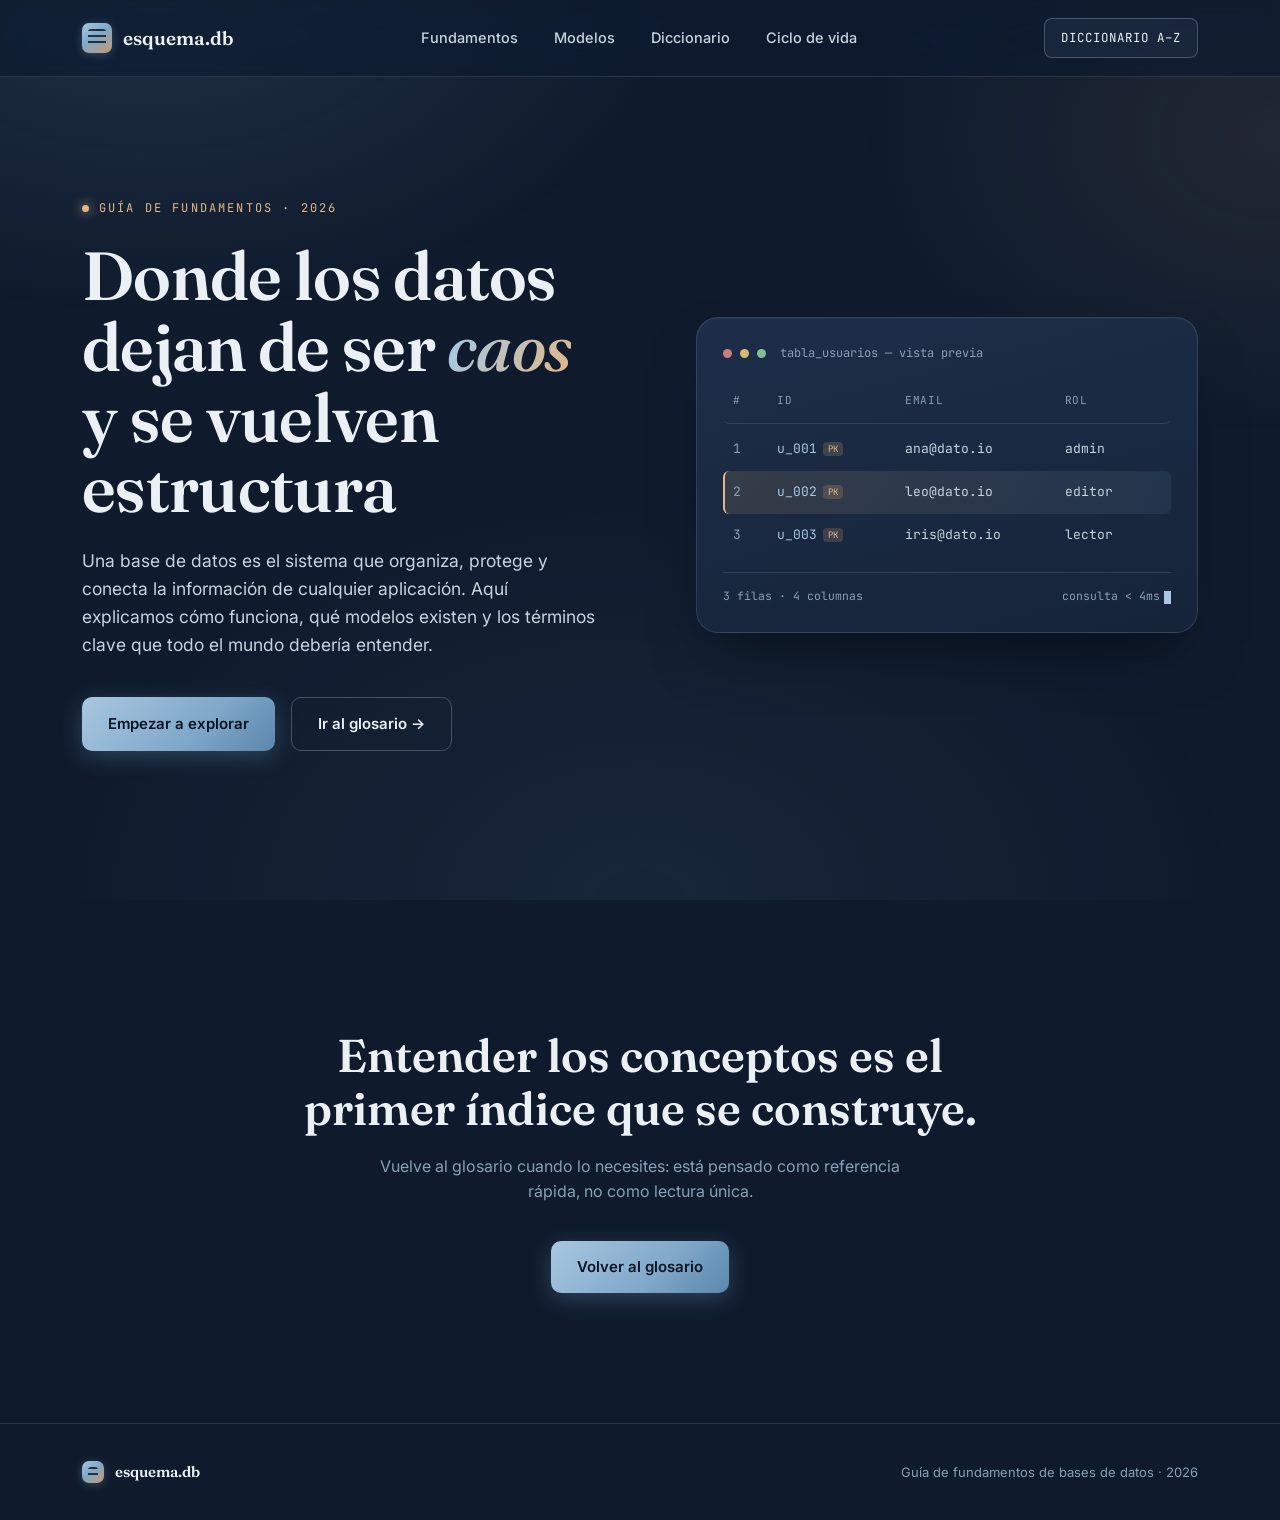
==== index.html @ 222e89a9 "primera prueba de la página" ====
<!DOCTYPE html>
<html lang="es">
<head>
  <meta charset="UTF-8">
  <meta name="viewport" content="width=device-width, initial-scale=1.0">
  <title>Inicio - Bases de Datos</title>

  <link rel="preconnect" href="https://fonts.googleapis.com">
  <link rel="preconnect" href="https://fonts.gstatic.com" crossorigin>
  <link href="https://fonts.googleapis.com/css2?family=Fraunces:ital,opsz,wght@0,9..144,300;0,9..144,500;0,9..144,600;0,9..144,700;1,9..144,500&family=Inter:wght@400;500;600;700&family=JetBrains+Mono:wght@400;500;600&display=swap" rel="stylesheet">

  <link rel="stylesheet" href="styles.css">
</head>
<body>

<header>
<nav>
<a class="brand" href="index.html">
<span class="brand-mark"></span>
      esquema.db
    </a>
<div class="nav-links">
<a href="fundamentos.html">Fundamentos</a>
<a href="modelos.html">Modelos</a>
<a href="glosario.html">Diccionario</a>
<a href="ciclo.html">Ciclo de vida</a>
</div>
<a class="nav-cta" href="glosario.html">DICCIONARIO A–Z</a>
</nav>
</header>

<main>
<section class="hero">
<div class="wrap hero-grid">
<div>
<div class="hero-kicker eyebrow">Guía de fundamentos · 2026</div>
<h1>Donde los datos<br/>dejan de ser <em>caos</em><br/>y se vuelven estructura</h1>
<p class="lead">Una base de datos es el sistema que organiza, protege y conecta la información de cualquier aplicación. Aquí explicamos cómo funciona, qué modelos existen y los términos clave que todo el mundo debería entender.</p>
<div class="hero-actions">
<a class="btn btn-primary" href="fundamentos.html">Empezar a explorar</a>
<a class="btn btn-ghost" href="glosario.html">Ir al glosario →</a>
</div>
</div>
<div class="hero-visual">
<div class="db-card">
<div class="db-card-head">
<span class="dot red"></span><span class="dot yellow"></span><span class="dot green"></span>
<span style="margin-left:6px;">tabla_usuarios — vista previa</span>
</div>
<div class="db-rows">
<div class="db-row head">
<span>#</span><span>id</span><span>email</span><span>rol</span>
</div>
<div class="db-row">
<span class="row-id" style="grid-column:1;">1</span>
<span class="id pk">u_001</span>
<span>ana@dato.io</span>
<span>admin</span>
</div>
<div class="db-row active">
<span class="row-id" style="grid-column:1;">2</span>
<span class="id pk">u_002</span>
<span>leo@dato.io</span>
<span>editor</span>
</div>
<div class="db-row">
<span class="row-id" style="grid-column:1;">3</span>
<span class="id pk">u_003</span>
<span>iris@dato.io</span>
<span>lector</span>
</div>
</div>
<div class="db-card-foot">
<span>3 filas · 4 columnas</span>
<span>consulta &lt; 4ms<span class="blinker"></span></span>
</div>
</div>
</div>
</div>
</section>
<section class="closing">
<div class="wrap">
<h2 class="reveal">Entender los conceptos es el primer índice que se construye.</h2>
<p class="reveal">Vuelve al glosario cuando lo necesites: está pensado como referencia rápida, no como lectura única.</p>
<a class="btn btn-primary reveal" href="glosario.html">Volver al glosario</a>
</div>
</section>
</main>

<footer>
<div class="wrap footer-inner">
<span class="brand"><span class="brand-mark" style="width:22px;height:22px;"></span>esquema.db</span>
<span>Guía de fundamentos de bases de datos · 2026</span>
</div>
</footer>

<script src="script.js"></script>
</body>
</html>
---- styles.css ----
/* ========== TOKENS ========== */
:root{
  --bg-deep:#0F1B2D;
  --bg-panel:#16243A;
  --bg-panel-2:#1C2E48;
  --line:rgba(199,212,222,0.14);
  --line-strong:rgba(199,212,222,0.28);
  --text-bright:#EAF0F4;
  --text-soft:#C7D4DE;
  --text-mute:#88A0B5;
  --steel:#7FA8C9;
  --steel-bright:#A9C7E0;
  --copper:#C49A6C;
  --copper-bright:#E0B888;
  --success:#7FBF9E;

  --font-display:'Fraunces', serif;
  --font-body:'Inter', sans-serif;
  --font-mono:'JetBrains Mono', monospace;

  --radius-s:8px;
  --radius-m:14px;
  --radius-l:22px;

  --ease:cubic-bezier(0.22, 1, 0.36, 1);
}

@media (prefers-reduced-motion: reduce){
  *{animation-duration:0.01ms !important; animation-iteration-count:1 !important; transition-duration:0.01ms !important; scroll-behavior:auto !important;}
}

*{box-sizing:border-box; margin:0; padding:0;}

html{scroll-behavior:smooth;}

body{
  background:var(--bg-deep);
  color:var(--text-soft);
  font-family:var(--font-body);
  line-height:1.6;
  overflow-x:hidden;
  position:relative;
}

/* Textura metálica ambiental de fondo */
body::before{
  content:"";
  position:fixed;
  inset:0;
  z-index:0;
  pointer-events:none;
  background:
    radial-gradient(ellipse 900px 600px at 12% -5%, rgba(127,168,201,0.16), transparent 60%),
    radial-gradient(ellipse 700px 500px at 100% 15%, rgba(196,154,108,0.10), transparent 60%),
    radial-gradient(ellipse 1000px 700px at 50% 100%, rgba(127,168,201,0.08), transparent 60%);
}

body::after{
  content:"";
  position:fixed;
  inset:0;
  z-index:0;
  pointer-events:none;
  opacity:0.035;
  background-image:repeating-linear-gradient(0deg, #fff 0px, transparent 1px, transparent 2px);
  mix-blend-mode:overlay;
}

::selection{ background:var(--steel); color:var(--bg-deep); }

a{ color:inherit; text-decoration:none; }

img,svg{ display:block; max-width:100%; }

::-webkit-scrollbar{ width:10px; }
::-webkit-scrollbar-track{ background:var(--bg-deep); }
::-webkit-scrollbar-thumb{ background:linear-gradient(180deg, var(--steel), var(--copper)); border-radius:10px; }

/* ========== UTILIDADES ========== */
.wrap{
  max-width:1180px;
  margin:0 auto;
  padding:0 32px;
}

.eyebrow{
  font-family:var(--font-mono);
  font-size:12px;
  letter-spacing:0.18em;
  text-transform:uppercase;
  color:var(--copper-bright);
  display:flex;
  align-items:center;
  gap:10px;
}

.eyebrow::before{
  content:"";
  width:7px; height:7px;
  border-radius:50%;
  background:var(--copper-bright);
  box-shadow:0 0 12px var(--copper-bright);
}

.reveal{
  opacity:0;
  transform:translateY(28px);
  transition:opacity 0.8s var(--ease), transform 0.8s var(--ease);
}
.reveal.is-visible{
  opacity:1;
  transform:translateY(0);
}

/* ========== NAV ========== */
header{
  position:fixed;
  top:0; left:0; right:0;
  z-index:100;
  background:rgba(15,27,45,0.72);
  backdrop-filter:blur(14px) saturate(140%);
  border-bottom:1px solid var(--line);
  transition:border-color 0.4s ease, background 0.4s ease;
}

nav{
  max-width:1180px;
  margin:0 auto;
  padding:18px 32px;
  display:flex;
  align-items:center;
  justify-content:space-between;
}

.brand{
  display:flex;
  align-items:center;
  gap:11px;
  font-family:var(--font-display);
  font-weight:600;
  font-size:19px;
  color:var(--text-bright);
}

.brand-mark{
  width:30px; height:30px;
  border-radius:7px;
  background:linear-gradient(145deg, var(--steel-bright), var(--steel) 45%, var(--copper) 100%);
  position:relative;
  flex-shrink:0;
  box-shadow:0 2px 10px rgba(127,168,201,0.3);
}
.brand-mark::before{
  content:"";
  position:absolute;
  inset:6px;
  border-radius:3px;
  background:repeating-linear-gradient(180deg, rgba(15,27,45,0.85) 0, rgba(15,27,45,0.85) 2px, transparent 2px, transparent 6px);
}

.nav-links{
  display:flex;
  gap:36px;
  font-size:14.5px;
  font-weight:500;
}

.nav-links a{
  color:var(--text-soft);
  position:relative;
  padding:4px 0;
  transition:color 0.25s ease;
}
.nav-links a::after{
  content:"";
  position:absolute;
  left:0; bottom:-2px;
  width:0%; height:1.5px;
  background:linear-gradient(90deg, var(--steel-bright), var(--copper-bright));
  transition:width 0.3s var(--ease);
}
.nav-links a:hover{ color:var(--text-bright); }
.nav-links a:hover::after{ width:100%; }

.nav-cta{
  font-family:var(--font-mono);
  font-size:12.5px;
  padding:9px 16px;
  border-radius:8px;
  border:1px solid var(--line-strong);
  color:var(--text-bright);
  background:rgba(127,168,201,0.08);
  transition:all 0.3s ease;
  white-space:nowrap;
}
.nav-cta:hover{
  border-color:var(--steel-bright);
  background:rgba(127,168,201,0.18);
  box-shadow:0 0 18px rgba(127,168,201,0.25);
}

@media (max-width:760px){
  .nav-links{ display:none; }
}

/* ========== HERO ========== */
.hero{
  position:relative;
  min-height:100vh;
  display:flex;
  align-items:center;
  padding:140px 0 90px;
  z-index:1;
}

.hero-grid{
  display:grid;
  grid-template-columns:1.05fr 0.95fr;
  gap:60px;
  align-items:center;
  width:100%;
}

.hero-kicker{
  margin-bottom:22px;
  opacity:0;
  animation:fadeUp 0.8s var(--ease) 0.1s forwards;
}

.hero h1{
  font-family:var(--font-display);
  font-weight:600;
  font-size:clamp(40px, 5.4vw, 68px);
  line-height:1.04;
  color:var(--text-bright);
  letter-spacing:-0.01em;
  opacity:0;
  animation:fadeUp 0.9s var(--ease) 0.25s forwards;
}

.hero h1 em{
  font-style:italic;
  font-weight:500;
  background:linear-gradient(120deg, var(--steel-bright) 10%, var(--copper-bright) 55%, var(--steel-bright) 90%);
  background-size:200% 100%;
  -webkit-background-clip:text;
  background-clip:text;
  color:transparent;
  animation:shimmer 7s ease-in-out infinite;
}

@keyframes shimmer{
  0%,100%{ background-position:0% 50%; }
  50%{ background-position:100% 50%; }
}

.hero p.lead{
  margin-top:24px;
  font-size:17.5px;
  color:var(--text-soft);
  max-width:520px;
  opacity:0;
  animation:fadeUp 0.9s var(--ease) 0.4s forwards;
}

.hero-actions{
  margin-top:38px;
  display:flex;
  gap:16px;
  flex-wrap:wrap;
  opacity:0;
  animation:fadeUp 0.9s var(--ease) 0.55s forwards;
}

.btn{
  font-family:var(--font-body);
  font-weight:600;
  font-size:15px;
  padding:14px 26px;
  border-radius:10px;
  cursor:pointer;
  border:none;
  transition:transform 0.3s var(--ease), box-shadow 0.3s ease, background 0.3s ease;
  display:inline-flex;
  align-items:center;
  gap:8px;
}

.btn-primary{
  background:linear-gradient(135deg, var(--steel-bright), var(--steel) 60%, #5C87AC);
  color:#0B1422;
  box-shadow:0 6px 22px rgba(127,168,201,0.28);
}
.btn-primary:hover{
  transform:translateY(-2px);
  box-shadow:0 10px 28px rgba(127,168,201,0.4);
}

.btn-ghost{
  background:transparent;
  border:1px solid var(--line-strong);
  color:var(--text-bright);
}
.btn-ghost:hover{
  background:rgba(196,154,108,0.1);
  border-color:var(--copper-bright);
  transform:translateY(-2px);
}

@keyframes fadeUp{
  from{ opacity:0; transform:translateY(22px); }
  to{ opacity:1; transform:translateY(0); }
}

/* Panel visual del hero: "fila" de base de datos */
.hero-visual{
  opacity:0;
  animation:fadeUp 1s var(--ease) 0.5s forwards;
}

.db-card{
  background:linear-gradient(165deg, var(--bg-panel-2), var(--bg-panel));
  border:1px solid var(--line);
  border-radius:var(--radius-l);
  padding:26px;
  position:relative;
  box-shadow:0 30px 60px -20px rgba(0,0,0,0.5), inset 0 1px 0 rgba(255,255,255,0.04);
  overflow:hidden;
}

.db-card::before{
  content:"";
  position:absolute;
  top:-2px; left:24px; right:24px;
  height:2px;
  background:linear-gradient(90deg, transparent, var(--steel-bright), var(--copper-bright), transparent);
  opacity:0.7;
}

.db-card-head{
  display:flex;
  align-items:center;
  gap:8px;
  margin-bottom:18px;
  font-family:var(--font-mono);
  font-size:12px;
  color:var(--text-mute);
}
.dot{ width:9px; height:9px; border-radius:50%; }
.dot.red{ background:#C97D7D; }
.dot.yellow{ background:#D9B872; }
.dot.green{ background:var(--success); }

.db-rows{ font-family:var(--font-mono); font-size:13px; }

.db-row{
  display:grid;
  grid-template-columns:34px 1.1fr 1.4fr 0.9fr;
  gap:10px;
  padding:11px 10px;
  border-radius:6px;
  align-items:center;
  color:var(--text-soft);
  transition:background 0.25s ease;
}
.db-row.head{
  color:var(--text-mute);
  font-size:11px;
  text-transform:uppercase;
  letter-spacing:0.06em;
  border-bottom:1px solid var(--line);
  padding-bottom:13px;
  margin-bottom:4px;
}
.db-row:not(.head):hover{ background:rgba(127,168,201,0.09); }
.db-row.active{
  background:linear-gradient(90deg, rgba(196,154,108,0.16), rgba(127,168,201,0.1));
  border-left:2px solid var(--copper-bright);
  padding-left:8px;
}
.db-row .id{ color:var(--steel-bright); }
.db-row .pk::after{
  content:"PK";
  font-size:9px;
  margin-left:6px;
  padding:1px 5px;
  border-radius:4px;
  background:rgba(196,154,108,0.22);
  color:var(--copper-bright);
  vertical-align:middle;
}

.db-card-foot{
  margin-top:16px;
  padding-top:14px;
  border-top:1px solid var(--line);
  font-family:var(--font-mono);
  font-size:11.5px;
  color:var(--text-mute);
  display:flex;
  justify-content:space-between;
}
.blinker{
  display:inline-block;
  width:7px; height:13px;
  background:var(--steel-bright);
  margin-left:4px;
  animation:blink 1.1s steps(2) infinite;
  vertical-align:middle;
}
@keyframes blink{ 50%{ opacity:0; } }

@media (max-width:900px){
  .hero-grid{ grid-template-columns:1fr; }
  .hero{ padding-top:120px; }
}

/* ========== SECCIÓN GENÉRICA ========== */
section{ position:relative; z-index:1; padding:110px 0; }

.section-head{ max-width:680px; margin-bottom:64px; }
.section-head h2{
  font-family:var(--font-display);
  font-weight:600;
  font-size:clamp(30px, 3.6vw, 44px);
  color:var(--text-bright);
  margin-top:16px;
  letter-spacing:-0.01em;
}
.section-head p{ margin-top:16px; font-size:16px; color:var(--text-mute); }

/* ========== QUÉ ES UNA BASE DE DATOS ========== */
.intro{
  display:grid;
  grid-template-columns:0.95fr 1.05fr;
  gap:70px;
  align-items:start;
}

.intro-copy h3{
  font-family:var(--font-display);
  font-size:26px;
  font-weight:500;
  color:var(--text-bright);
  margin-bottom:14px;
}
.intro-copy p{ font-size:15.5px; color:var(--text-soft); margin-bottom:16px; }
.intro-copy p:last-child{ margin-bottom:0; }

.stack-list{ display:flex; flex-direction:column; gap:0; }
.stack-item{
  display:flex;
  gap:20px;
  padding:22px 0;
  border-bottom:1px solid var(--line);
}
.stack-item:last-child{ border-bottom:none; }

.stack-num{
  font-family:var(--font-mono);
  font-size:13px;
  color:var(--copper-bright);
  flex-shrink:0;
  width:32px;
  padding-top:3px;
}

.stack-item h4{
  font-size:16.5px;
  font-weight:600;
  color:var(--text-bright);
  margin-bottom:6px;
}
.stack-item p{ font-size:14.5px; color:var(--text-mute); }

@media (max-width:900px){
  .intro{ grid-template-columns:1fr; gap:46px; }
}

/* ========== MODELOS ========== */
.models-band{ background:var(--bg-panel); border-top:1px solid var(--line); border-bottom:1px solid var(--line); }

.models-grid{
  display:grid;
  grid-template-columns:repeat(3, 1fr);
  gap:24px;
}

.model-card{
  background:linear-gradient(160deg, var(--bg-panel-2), rgba(28,46,72,0.5));
  border:1px solid var(--line);
  border-radius:var(--radius-m);
  padding:30px;
  transition:transform 0.4s var(--ease), border-color 0.4s ease, box-shadow 0.4s ease;
}
.model-card:hover{
  transform:translateY(-6px);
  border-color:var(--line-strong);
  box-shadow:0 20px 40px -16px rgba(0,0,0,0.45);
}

.model-icon{
  width:46px; height:46px;
  border-radius:10px;
  display:flex; align-items:center; justify-content:center;
  margin-bottom:20px;
  background:rgba(127,168,201,0.12);
  border:1px solid var(--line);
}
.model-icon svg{ width:22px; height:22px; }

.model-card h3{
  font-family:var(--font-display);
  font-size:20px;
  font-weight:600;
  color:var(--text-bright);
  margin-bottom:10px;
}
.model-card p{ font-size:14.5px; color:var(--text-mute); margin-bottom:16px; }

.model-tag{
  font-family:var(--font-mono);
  font-size:11px;
  color:var(--steel-bright);
  background:rgba(127,168,201,0.1);
  border:1px solid rgba(127,168,201,0.25);
  padding:5px 10px;
  border-radius:6px;
  display:inline-block;
}

@media (max-width:900px){
  .models-grid{ grid-template-columns:1fr; }
}

/* ========== TABLA DE CONCEPTOS ========== */
.glossary-shell{
  background:linear-gradient(170deg, var(--bg-panel-2), var(--bg-panel) 60%);
  border:1px solid var(--line);
  border-radius:var(--radius-l);
  overflow:hidden;
  box-shadow:0 40px 80px -30px rgba(0,0,0,0.55);
}

.glossary-bar{
  display:flex;
  align-items:center;
  justify-content:space-between;
  gap:16px;
  padding:20px 26px;
  border-bottom:1px solid var(--line);
  flex-wrap:wrap;
}

.glossary-bar-left{
  display:flex;
  align-items:center;
  gap:12px;
  font-family:var(--font-mono);
  font-size:13px;
  color:var(--text-mute);
}

.terminal-dots{ display:flex; gap:6px; }

.search-box{
  position:relative;
  display:flex;
  align-items:center;
}
.search-box input{
  background:rgba(15,27,45,0.55);
  border:1px solid var(--line-strong);
  border-radius:8px;
  padding:9px 14px 9px 34px;
  font-family:var(--font-mono);
  font-size:13px;
  color:var(--text-bright);
  width:220px;
  transition:border-color 0.3s ease, box-shadow 0.3s ease;
}
.search-box input::placeholder{ color:var(--text-mute); }
.search-box input:focus{
  outline:none;
  border-color:var(--steel-bright);
  box-shadow:0 0 0 3px rgba(127,168,201,0.18);
}
.search-box svg{
  position:absolute; left:11px;
  width:14px; height:14px;
  color:var(--text-mute);
  pointer-events:none;
}

.filter-row{
  display:flex;
  gap:8px;
  padding:16px 26px;
  border-bottom:1px solid var(--line);
  flex-wrap:wrap;
}

.filter-chip{
  font-family:var(--font-mono);
  font-size:12px;
  padding:7px 14px;
  border-radius:20px;
  border:1px solid var(--line-strong);
  color:var(--text-soft);
  background:transparent;
  cursor:pointer;
  transition:all 0.25s ease;
}
.filter-chip:hover{ border-color:var(--steel-bright); color:var(--text-bright); }
.filter-chip.active{
  background:linear-gradient(135deg, var(--steel-bright), var(--steel));
  color:#0B1422;
  border-color:transparent;
}

.table-scroll{ overflow-x:auto; }

table{
  width:100%;
  border-collapse:collapse;
  font-size:14.5px;
  min-width:760px;
}

thead th{
  text-align:left;
  font-family:var(--font-mono);
  font-size:11.5px;
  letter-spacing:0.05em;
  text-transform:uppercase;
  color:var(--text-mute);
  padding:14px 26px;
  background:rgba(15,27,45,0.4);
  border-bottom:1px solid var(--line);
  white-space:nowrap;
}

tbody td{
  padding:18px 26px;
  border-bottom:1px solid var(--line);
  color:var(--text-soft);
  vertical-align:top;
}

tbody tr{ transition:background 0.25s ease; }
tbody tr:hover{ background:rgba(127,168,201,0.06); }
tbody tr:last-child td{ border-bottom:none; }

.row-id{
  font-family:var(--font-mono);
  color:var(--text-mute);
  font-size:13px;
}

.concept-name{
  font-weight:600;
  color:var(--text-bright);
  font-size:15px;
}
.concept-name .mono-tag{
  display:block;
  font-family:var(--font-mono);
  font-size:11.5px;
  color:var(--copper-bright);
  margin-top:3px;
  font-weight:400;
}

.cat-pill{
  font-family:var(--font-mono);
  font-size:11px;
  padding:4px 10px;
  border-radius:6px;
  white-space:nowrap;
  display:inline-block;
}
.cat-fund{ background:rgba(127,168,201,0.14); color:var(--steel-bright); border:1px solid rgba(127,168,201,0.3); }
.cat-rel{ background:rgba(196,154,108,0.14); color:var(--copper-bright); border:1px solid rgba(196,154,108,0.3); }
.cat-sql{ background:rgba(127,191,158,0.14); color:var(--success); border:1px solid rgba(127,191,158,0.3); }
.cat-diseno{ background:rgba(199,212,222,0.12); color:var(--text-soft); border:1px solid var(--line-strong); }

.desc-cell{ font-size:13.8px; color:var(--text-mute); max-width:340px; line-height:1.55; }

.glossary-foot{
  padding:16px 26px;
  border-top:1px solid var(--line);
  font-family:var(--font-mono);
  font-size:12px;
  color:var(--text-mute);
  display:flex;
  justify-content:space-between;
  flex-wrap:wrap;
  gap:10px;
}

/* ========== CICLO / FLUJO ========== */
.flow-wrap{ position:relative; }

.flow-track{
  display:grid;
  grid-template-columns:repeat(4, 1fr);
  gap:0;
  position:relative;
}

.flow-track::before{
  content:"";
  position:absolute;
  top:23px; left:8%; right:8%;
  height:1px;
  background:linear-gradient(90deg, var(--steel), var(--copper) 50%, var(--steel));
  opacity:0.4;
  z-index:0;
}

.flow-step{ position:relative; z-index:1; padding-right:18px; }

.flow-marker{
  width:46px; height:46px;
  border-radius:50%;
  background:var(--bg-deep);
  border:1.5px solid var(--line-strong);
  display:flex; align-items:center; justify-content:center;
  font-family:var(--font-mono);
  font-size:14px;
  color:var(--steel-bright);
  margin-bottom:22px;
  transition:border-color 0.3s ease, box-shadow 0.3s ease;
}
.flow-step:hover .flow-marker{
  border-color:var(--copper-bright);
  box-shadow:0 0 0 6px rgba(196,154,108,0.1);
}

.flow-step h4{
  font-family:var(--font-display);
  font-size:18px;
  font-weight:600;
  color:var(--text-bright);
  margin-bottom:8px;
}
.flow-step p{ font-size:13.8px; color:var(--text-mute); }

@media (max-width:900px){
  .flow-track{ grid-template-columns:1fr; gap:36px; }
  .flow-track::before{ display:none; }
}

/* ========== CIERRE ========== */
.closing{
  text-align:center;
  padding:130px 0;
}
.closing h2{
  font-family:var(--font-display);
  font-weight:600;
  font-size:clamp(28px, 4vw, 46px);
  color:var(--text-bright);
  max-width:720px;
  margin:0 auto 18px;
  line-height:1.15;
}
.closing p{ color:var(--text-mute); font-size:16px; max-width:520px; margin:0 auto 36px; }

footer{
  border-top:1px solid var(--line);
  padding:36px 0;
  position:relative;
  z-index:1;
}
.footer-inner{
  display:flex;
  justify-content:space-between;
  align-items:center;
  flex-wrap:wrap;
  gap:14px;
  font-size:13px;
  color:var(--text-mute);
}
.footer-inner .brand{ font-size:15px; }

/* ========== DICCIONARIO A-Z ========== */
.dictionary-shell{
  background:linear-gradient(170deg, var(--bg-panel-2), var(--bg-panel) 60%);
  border:1px solid var(--line);
  border-radius:var(--radius-l);
  overflow:hidden;
  box-shadow:0 40px 80px -30px rgba(0,0,0,0.55);
}

.alphabet-bar{
  display:flex;
  flex-wrap:wrap;
  gap:10px;
  padding:18px 26px;
  border-bottom:1px solid var(--line);
}

.alpha-btn{
  min-width:42px;
  height:42px;
  border-radius:10px;
  border:1px solid var(--line-strong);
  background:rgba(15,27,45,0.55);
  color:var(--text-soft);
  font-family:var(--font-mono);
  font-size:13px;
  cursor:pointer;
  transition:all 0.25s ease;
}

.alpha-btn:hover{
  color:var(--text-bright);
  border-color:var(--steel-bright);
  transform:translateY(-2px);
}

.alpha-btn.active{
  background:linear-gradient(135deg, var(--steel-bright), var(--steel));
  border-color:transparent;
  color:#0B1422;
}

.alpha-btn.alpha-all{
  min-width:76px;
}

.dictionary-meta{
  display:flex;
  justify-content:space-between;
  gap:16px;
  flex-wrap:wrap;
  padding:14px 26px;
  border-bottom:1px solid var(--line);
  font-family:var(--font-mono);
  font-size:12px;
  color:var(--text-mute);
}

.dictionary-panels{
  padding:26px;
  display:flex;
  flex-direction:column;
  gap:26px;
}

.dict-panel{
  border:1px solid var(--line);
  border-radius:18px;
  overflow:hidden;
  background:rgba(15,27,45,0.28);
}

.dict-panel-head{
  padding:18px 22px;
  border-bottom:1px solid var(--line);
  background:rgba(15,27,45,0.36);
}

.dict-letter{
  width:52px;
  height:52px;
  border-radius:14px;
  display:flex;
  align-items:center;
  justify-content:center;
  font-family:var(--font-display);
  font-size:28px;
  color:var(--text-bright);
  background:linear-gradient(145deg, rgba(127,168,201,0.25), rgba(196,154,108,0.2));
  border:1px solid var(--line-strong);
  margin-bottom:10px;
}

.dict-subtitle{
  color:var(--text-mute);
  font-size:14px;
}

.dict-table{
  width:100%;
  min-width:980px;
  border-collapse:collapse;
}

.term-es{
  font-weight:600;
  color:var(--text-bright);
  font-size:15px;
}

.illus-card{
  display:flex;
  align-items:center;
  gap:10px;
  min-width:150px;
  padding:10px 12px;
  border-radius:12px;
  background:rgba(127,168,201,0.08);
  border:1px solid rgba(127,168,201,0.2);
}

.illus-icon{
  min-width:42px;
  height:42px;
  padding:0 10px;
  border-radius:10px;
  display:inline-flex;
  align-items:center;
  justify-content:center;
  font-family:var(--font-mono);
  font-size:12px;
  font-weight:600;
  letter-spacing:0.04em;
  color:#0B1422;
  background:linear-gradient(135deg, var(--copper-bright), var(--steel-bright));
}

.illus-caption{
  font-size:12.5px;
  color:var(--text-soft);
  line-height:1.35;
}

.dictionary-row td{
  vertical-align:middle;
}

@media (max-width:760px){
  .alphabet-bar{
    gap:8px;
    padding:16px;
  }

  .alpha-btn{
    min-width:38px;
    height:38px;
    font-size:12px;
  }

  .dictionary-panels{
    padding:16px;
  }

  .dict-panel-head{
    padding:16px;
  }
}
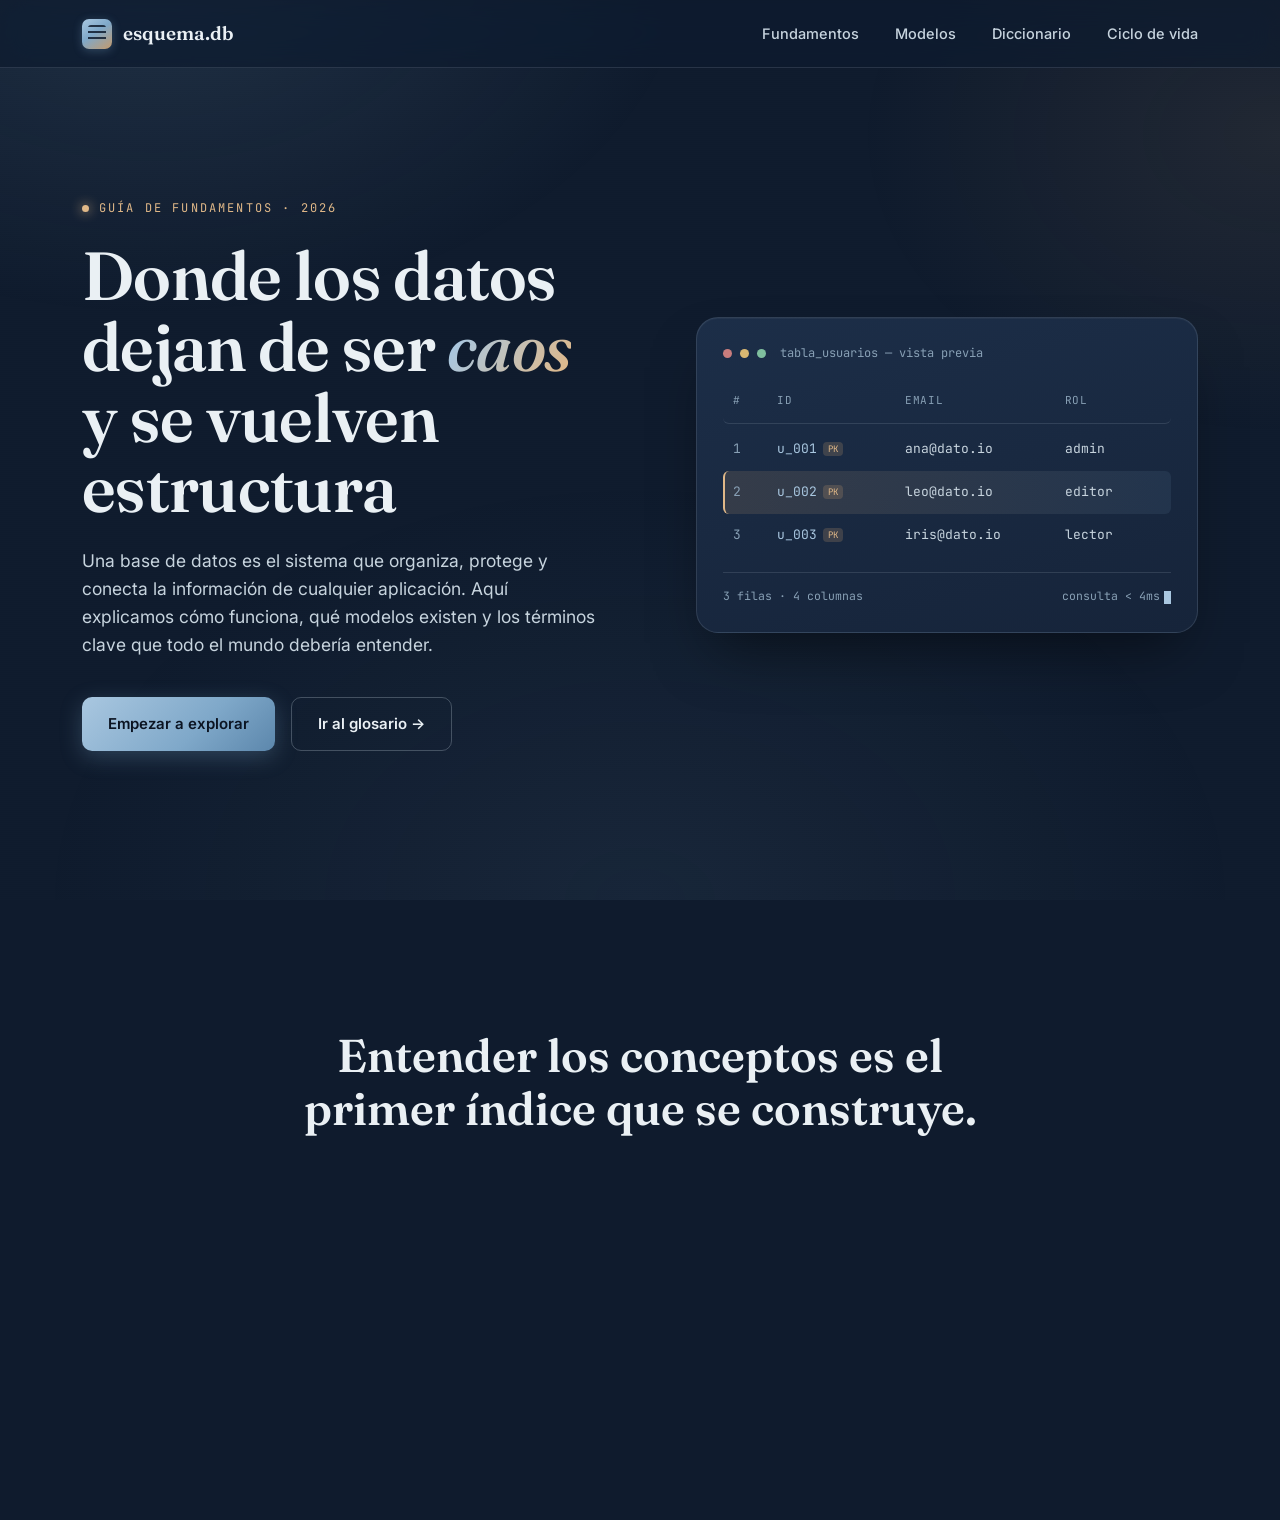
==== commit 49780205: "eliminando los botone sobrantes" ====
--- a/index.html
+++ b/index.html
@@ -25,7 +25,6 @@
 <a href="glosario.html">Diccionario</a>
 <a href="ciclo.html">Ciclo de vida</a>
 </div>
-<a class="nav-cta" href="glosario.html">DICCIONARIO A–Z</a>
 </nav>
 </header>
 
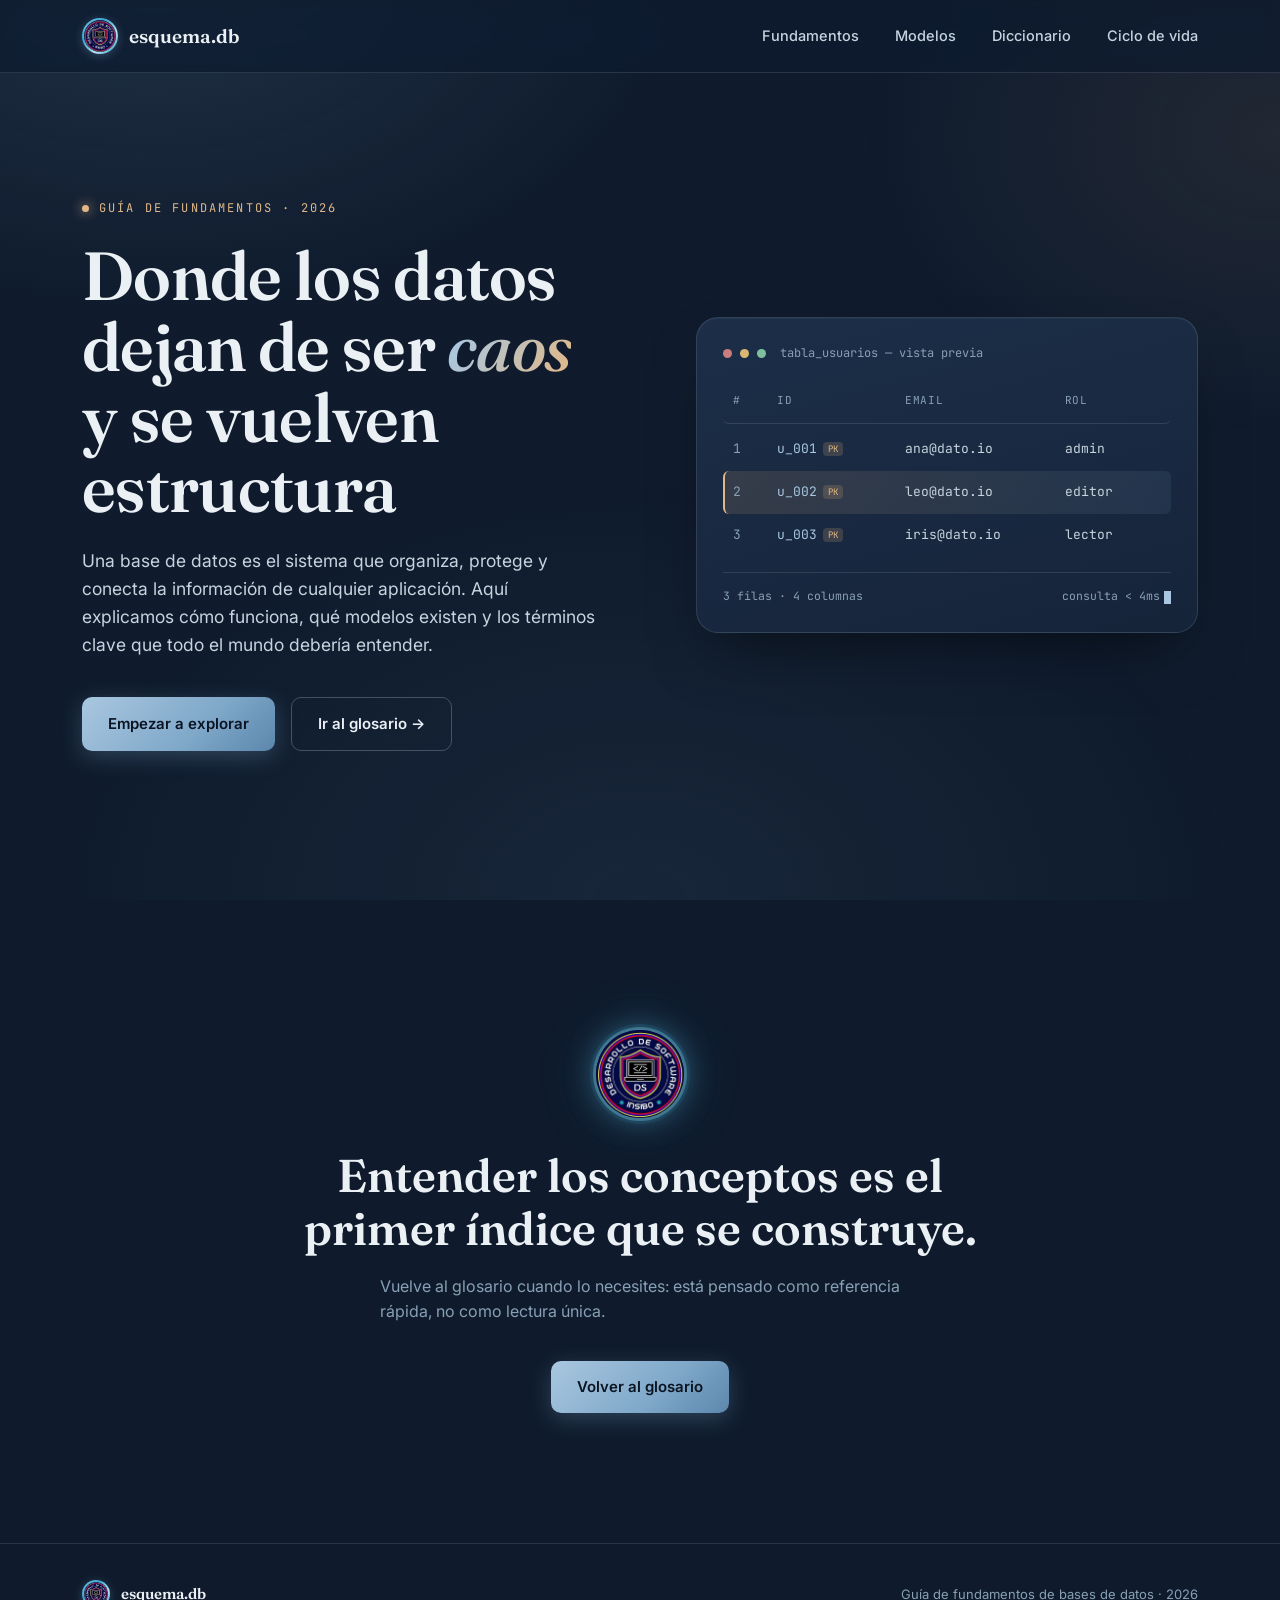
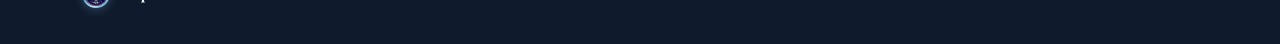
==== commit 6f1983ff: "tercer cambio" ====
--- a/index.html
+++ b/index.html
@@ -9,90 +9,116 @@
   <link rel="preconnect" href="https://fonts.gstatic.com" crossorigin>
   <link href="https://fonts.googleapis.com/css2?family=Fraunces:ital,opsz,wght@0,9..144,300;0,9..144,500;0,9..144,600;0,9..144,700;1,9..144,500&family=Inter:wght@400;500;600;700&family=JetBrains+Mono:wght@400;500;600&display=swap" rel="stylesheet">
 
-  <link rel="stylesheet" href="styles.css">
+  <link rel="stylesheet" href="style.css">
 </head>
 <body>
 
 <header>
-<nav>
-<a class="brand" href="index.html">
-<span class="brand-mark"></span>
+  <nav>
+    <!-- MARCA: logo DS circular + nombre del sitio -->
+    <a class="brand" href="index.html">
+      <span class="brand-mark">
+        <img src="img/2DS.jpeg" alt="Logo Desarrollo de Software INSIBO" class="brand-logo">
+      </span>
       esquema.db
     </a>
-<div class="nav-links">
-<a href="fundamentos.html">Fundamentos</a>
-<a href="modelos.html">Modelos</a>
-<a href="glosario.html">Diccionario</a>
-<a href="ciclo.html">Ciclo de vida</a>
-</div>
-</nav>
+
+    <div class="nav-links">
+      <a href="fundamentos.html">Fundamentos</a>
+      <a href="modelos.html">Modelos</a>
+      <a href="glosario.html">Diccionario</a>
+      <a href="ciclo.html">Ciclo de vida</a>
+    </div>
+  </nav>
 </header>
 
 <main>
-<section class="hero">
-<div class="wrap hero-grid">
-<div>
-<div class="hero-kicker eyebrow">Guía de fundamentos · 2026</div>
-<h1>Donde los datos<br/>dejan de ser <em>caos</em><br/>y se vuelven estructura</h1>
-<p class="lead">Una base de datos es el sistema que organiza, protege y conecta la información de cualquier aplicación. Aquí explicamos cómo funciona, qué modelos existen y los términos clave que todo el mundo debería entender.</p>
-<div class="hero-actions">
-<a class="btn btn-primary" href="fundamentos.html">Empezar a explorar</a>
-<a class="btn btn-ghost" href="glosario.html">Ir al glosario →</a>
-</div>
-</div>
-<div class="hero-visual">
-<div class="db-card">
-<div class="db-card-head">
-<span class="dot red"></span><span class="dot yellow"></span><span class="dot green"></span>
-<span style="margin-left:6px;">tabla_usuarios — vista previa</span>
-</div>
-<div class="db-rows">
-<div class="db-row head">
-<span>#</span><span>id</span><span>email</span><span>rol</span>
-</div>
-<div class="db-row">
-<span class="row-id" style="grid-column:1;">1</span>
-<span class="id pk">u_001</span>
-<span>ana@dato.io</span>
-<span>admin</span>
-</div>
-<div class="db-row active">
-<span class="row-id" style="grid-column:1;">2</span>
-<span class="id pk">u_002</span>
-<span>leo@dato.io</span>
-<span>editor</span>
-</div>
-<div class="db-row">
-<span class="row-id" style="grid-column:1;">3</span>
-<span class="id pk">u_003</span>
-<span>iris@dato.io</span>
-<span>lector</span>
-</div>
-</div>
-<div class="db-card-foot">
-<span>3 filas · 4 columnas</span>
-<span>consulta &lt; 4ms<span class="blinker"></span></span>
-</div>
-</div>
-</div>
-</div>
-</section>
-<section class="closing">
-<div class="wrap">
-<h2 class="reveal">Entender los conceptos es el primer índice que se construye.</h2>
-<p class="reveal">Vuelve al glosario cuando lo necesites: está pensado como referencia rápida, no como lectura única.</p>
-<a class="btn btn-primary reveal" href="glosario.html">Volver al glosario</a>
-</div>
-</section>
+
+  <!-- HERO -->
+  <section class="hero">
+    <div class="wrap hero-grid">
+
+      <!-- Columna izquierda: texto -->
+      <div>
+        <div class="hero-kicker eyebrow">Guía de fundamentos · 2026</div>
+        <h1>Donde los datos<br>dejan de ser <em>caos</em><br>y se vuelven estructura</h1>
+        <p class="lead">Una base de datos es el sistema que organiza, protege y conecta la información de cualquier aplicación. Aquí explicamos cómo funciona, qué modelos existen y los términos clave que todo el mundo debería entender.</p>
+        <div class="hero-actions">
+          <a class="btn btn-primary" href="fundamentos.html">Empezar a explorar</a>
+          <a class="btn btn-ghost" href="glosario.html">Ir al glosario →</a>
+        </div>
+      </div>
+
+      <!-- Columna derecha: panel visual de BD -->
+      <div class="hero-visual">
+        <div class="db-card">
+          <div class="db-card-head">
+            <span class="dot red"></span>
+            <span class="dot yellow"></span>
+            <span class="dot green"></span>
+            <span style="margin-left:6px;">tabla_usuarios — vista previa</span>
+          </div>
+          <div class="db-rows">
+            <div class="db-row head">
+              <span>#</span><span>id</span><span>email</span><span>rol</span>
+            </div>
+            <div class="db-row">
+              <span class="row-id" style="grid-column:1;">1</span>
+              <span class="id pk">u_001</span>
+              <span>ana@dato.io</span>
+              <span>admin</span>
+            </div>
+            <div class="db-row active">
+              <span class="row-id" style="grid-column:1;">2</span>
+              <span class="id pk">u_002</span>
+              <span>leo@dato.io</span>
+              <span>editor</span>
+            </div>
+            <div class="db-row">
+              <span class="row-id" style="grid-column:1;">3</span>
+              <span class="id pk">u_003</span>
+              <span>iris@dato.io</span>
+              <span>lector</span>
+            </div>
+          </div>
+          <div class="db-card-foot">
+            <span>3 filas · 4 columnas</span>
+            <span>consulta &lt; 4ms<span class="blinker"></span></span>
+          </div>
+        </div>
+      </div>
+
+    </div>
+  </section>
+
+  <!-- CIERRE -->
+  <section class="closing">
+    <div class="wrap">
+      <!-- Logo decorativo centrado sobre el cierre -->
+      <div class="closing-logo reveal">
+        <img src="img/2DS.jpeg" alt="Logo DS INSIBO" class="closing-logo-img">
+      </div>
+      <h2 class="reveal">Entender los conceptos es el primer índice que se construye.</h2>
+      <p class="reveal">Vuelve al glosario cuando lo necesites: está pensado como referencia rápida, no como lectura única.</p>
+      <a class="btn btn-primary reveal" href="glosario.html">Volver al glosario</a>
+    </div>
+  </section>
+
 </main>
 
 <footer>
-<div class="wrap footer-inner">
-<span class="brand"><span class="brand-mark" style="width:22px;height:22px;"></span>esquema.db</span>
-<span>Guía de fundamentos de bases de datos · 2026</span>
-</div>
+  <div class="wrap footer-inner">
+    <!-- Logo DS también en el footer -->
+    <span class="brand">
+      <span class="brand-mark">
+        <img src="img/2DS.jpeg" alt="Logo DS" class="brand-logo">
+      </span>
+      esquema.db
+    </span>
+    <span>Guía de fundamentos de bases de datos · 2026</span>
+  </div>
 </footer>
 
 <script src="script.js"></script>
 </body>
-</html>
+</html>
--- a/style.css
+++ b/style.css
@@ -0,0 +1,1393 @@
+/* =============================================================================
+   STYLE.CSS — HOJA DE ESTILOS PRINCIPAL
+   =============================================================================
+   Estructura del archivo:
+   1.  DESIGN TOKENS (variables globales)
+   2.  ACCESIBILIDAD (prefers-reduced-motion)
+   3.  RESET Y BASE
+   4.  TEXTURA DE FONDO AMBIENTAL
+   5.  SCROLLBAR PERSONALIZADO
+   6.  UTILIDADES GLOBALES (.wrap, .eyebrow, .reveal)
+   7.  NAVEGACIÓN (header, nav, brand, links, cta)
+   8.  HERO (sección principal / portada)
+        8a. Layout del hero
+        8b. Animaciones de entrada
+        8c. Botones
+        8d. Panel visual "db-card"
+   9.  SECCIÓN GENÉRICA (section, .section-head)
+   10. INTRO / QUÉ ES UNA BASE DE DATOS
+   11. MODELOS (.models-band, .model-card)
+   12. TABLA DE CONCEPTOS / GLOSARIO
+   13. CICLO / FLUJO DE PASOS
+   14. CIERRE Y FOOTER
+   15. DICCIONARIO A-Z
+   ============================================================================= */
+
+
+/* =============================================================================
+   1. DESIGN TOKENS
+   Todas las variables CSS (colores, fuentes, radios, curvas de easing).
+   Cambiar un valor aquí afecta todo el sitio de forma consistente.
+   ============================================================================= */
+:root {
+
+  /* — Paleta de fondos (de más oscuro a más claro) — */
+  --bg-deep:     #0F1B2D;   /* fondo raíz de la página */
+  --bg-panel:    #16243A;   /* paneles y tarjetas */
+  --bg-panel-2:  #1C2E48;   /* paneles con mayor contraste */
+
+  /* — Líneas / bordes — */
+  --line:        rgba(199, 212, 222, 0.14);  /* borde sutil */
+  --line-strong: rgba(199, 212, 222, 0.28);  /* borde con más presencia */
+
+  /* — Textos (jerarquía de legibilidad) — */
+  --text-bright: #EAF0F4;   /* títulos y texto principal */
+  --text-soft:   #C7D4DE;   /* cuerpo de texto */
+  --text-mute:   #88A0B5;   /* texto secundario / metadatos */
+
+  /* — Colores de acento — */
+  --steel:        #7FA8C9;  /* azul acero base */
+  --steel-bright: #A9C7E0;  /* azul acero claro (hover, highlights) */
+  --copper:        #C49A6C; /* cobre base */
+  --copper-bright: #E0B888; /* cobre claro (eyebrows, tags) */
+  --success:       #7FBF9E; /* verde éxito */
+
+  /* — Tipografías — */
+  --font-display: 'Fraunces', serif;           /* títulos y headings */
+  --font-body:    'Inter', sans-serif;          /* cuerpo de texto */
+  --font-mono:    'JetBrains Mono', monospace; /* código, etiquetas, UI técnica */
+
+  /* — Radios de borde — */
+  --radius-s: 8px;   /* pequeño (inputs, chips) */
+  --radius-m: 14px;  /* medio (tarjetas) */
+  --radius-l: 22px;  /* grande (shells / contenedores) */
+
+  /* — Curva de animación personalizada — */
+  --ease: cubic-bezier(0.22, 1, 0.36, 1);  /* deceleración suave tipo spring */
+}
+
+
+/* =============================================================================
+   2. ACCESIBILIDAD — prefers-reduced-motion
+   Desactiva animaciones y transiciones para usuarios que lo prefieran
+   por razones de salud (vestibular, epilepsia, etc.).
+   ============================================================================= */
+@media (prefers-reduced-motion: reduce) {
+  * {
+    animation-duration:       0.01ms !important;
+    animation-iteration-count: 1     !important;
+    transition-duration:      0.01ms !important;
+    scroll-behavior:          auto   !important;
+  }
+}
+
+
+/* =============================================================================
+   3. RESET Y BASE
+   Elimina márgenes/paddings por defecto (reset mínimo).
+   Establece el comportamiento base de la página: fuente, color, overflow.
+   ============================================================================= */
+
+/* Reset de caja universal */
+* {
+  box-sizing: border-box;
+  margin:  0;
+  padding: 0;
+}
+
+/* Scroll suave al navegar entre anclas */
+html {
+  scroll-behavior: smooth;
+}
+
+/* Estilos base del body */
+body {
+  background:   var(--bg-deep);
+  color:        var(--text-soft);
+  font-family:  var(--font-body);
+  line-height:  1.6;
+  overflow-x:   hidden;  /* evita scroll horizontal involuntario */
+  position:     relative;
+}
+
+/* Selección de texto con colores de marca */
+::selection {
+  background: var(--steel);
+  color:      var(--bg-deep);
+}
+
+/* Reset de enlaces: sin subrayado ni color forzado */
+a {
+  color:           inherit;
+  text-decoration: none;
+}
+
+/* Imágenes y SVGs como bloque para evitar espacio baseline extra */
+img, svg {
+  display:   block;
+  max-width: 100%;
+}
+
+
+/* =============================================================================
+   4. TEXTURA DE FONDO AMBIENTAL
+   Dos pseudo-elementos fijos en body que crean:
+     ::before → gradientes radiales de luz ambiental (azul/cobre)
+     ::after  → sutil textura de líneas (efecto pantalla CRT suave)
+   Ambos tienen pointer-events:none para no bloquear interacciones.
+   ============================================================================= */
+body::before {
+  content:        "";
+  position:       fixed;
+  inset:          0;
+  z-index:        0;
+  pointer-events: none;
+  background:
+    radial-gradient(ellipse 900px 600px at 12%   -5%, rgba(127, 168, 201, 0.16), transparent 60%),
+    radial-gradient(ellipse 700px 500px at 100%  15%, rgba(196, 154, 108, 0.10), transparent 60%),
+    radial-gradient(ellipse 1000px 700px at 50% 100%, rgba(127, 168, 201, 0.08), transparent 60%);
+}
+
+body::after {
+  content:        "";
+  position:       fixed;
+  inset:          0;
+  z-index:        0;
+  pointer-events: none;
+  opacity:        0.035;
+  background-image: repeating-linear-gradient(
+    0deg,
+    #fff 0px,
+    transparent 1px,
+    transparent 2px
+  );
+  mix-blend-mode: overlay;
+}
+
+
+/* =============================================================================
+   5. SCROLLBAR PERSONALIZADO
+   Solo visible en navegadores WebKit/Blink (Chrome, Edge, Safari).
+   Usa el gradiente acero → cobre como thumb para coherencia visual.
+   ============================================================================= */
+::-webkit-scrollbar       { width: 10px; }
+::-webkit-scrollbar-track { background: var(--bg-deep); }
+::-webkit-scrollbar-thumb {
+  background:    linear-gradient(180deg, var(--steel), var(--copper));
+  border-radius: 10px;
+}
+
+
+/* =============================================================================
+   6. UTILIDADES GLOBALES
+   Clases reutilizables en todo el sitio:
+     .wrap    → contenedor centrado con ancho máximo
+     .eyebrow → etiqueta pequeña monoespaciada sobre títulos
+     .reveal  → animación de aparición al hacer scroll (con JS Intersection Observer)
+   ============================================================================= */
+
+/* Contenedor centrado con max-width y padding lateral */
+.wrap {
+  max-width: 1180px;
+  margin:    0 auto;
+  padding:   0 32px;
+}
+
+/* Etiqueta decorativa sobre títulos de sección (ej: "· MÓDULO 01") */
+.eyebrow {
+  font-family:    var(--font-mono);
+  font-size:      12px;
+  letter-spacing: 0.18em;
+  text-transform: uppercase;
+  color:          var(--copper-bright);
+  display:        flex;
+  align-items:    center;
+  gap:            10px;
+}
+
+/* Punto decorativo luminoso antes del eyebrow */
+.eyebrow::before {
+  content:       "";
+  width:         7px;
+  height:        7px;
+  border-radius: 50%;
+  background:    var(--copper-bright);
+  box-shadow:    0 0 12px var(--copper-bright);
+}
+
+/* Estado inicial: elemento oculto y desplazado hacia abajo */
+.reveal {
+  opacity:    0;
+  transform:  translateY(28px);
+  transition: opacity 0.8s var(--ease), transform 0.8s var(--ease);
+}
+
+/* Estado final: visible (clase añadida por JS al entrar en viewport) */
+.reveal.is-visible {
+  opacity:   1;
+  transform: translateY(0);
+}
+
+
+/* =============================================================================
+   7. NAVEGACIÓN
+   Header fijo con efecto glassmorphism (fondo semitransparente + blur).
+   Contiene: marca (.brand), links (.nav-links) y botón CTA (.nav-cta).
+   ============================================================================= */
+
+/* Barra de navegación fija en la parte superior */
+header {
+  position:        fixed;
+  top: 0; left: 0; right: 0;
+  z-index:         100;
+  background:      rgba(15, 27, 45, 0.72);
+  backdrop-filter: blur(14px) saturate(140%);
+  border-bottom:   1px solid var(--line);
+  transition:      border-color 0.4s ease, background 0.4s ease;
+}
+
+/* Contenido interno del header: flex centrado con ancho máximo */
+nav {
+  max-width:       1180px;
+  margin:          0 auto;
+  padding:         18px 32px;
+  display:         flex;
+  align-items:     center;
+  justify-content: space-between;
+}
+
+/* Logotipo / nombre de marca */
+.brand {
+  display:     flex;
+  align-items: center;
+  gap:         11px;
+  font-family: var(--font-display);
+  font-weight: 600;
+  font-size:   19px;
+  color:       var(--text-bright);
+}
+
+/* Ícono cuadrado de la marca con gradiente y textura interna */
+.brand-mark {
+  width:         30px;
+  height:        30px;
+  border-radius: 7px;
+  background:    linear-gradient(145deg, var(--steel-bright), var(--steel) 45%, var(--copper) 100%);
+  position:      relative;
+  flex-shrink:   0;
+  box-shadow:    0 2px 10px rgba(127, 168, 201, 0.3);
+}
+
+/* Textura de líneas internas del ícono (simula filas de DB) */
+.brand-mark::before {
+  content:       "";
+  position:      absolute;
+  inset:         6px;
+  border-radius: 3px;
+  background:    repeating-linear-gradient(
+    180deg,
+    rgba(15, 27, 45, 0.85) 0,
+    rgba(15, 27, 45, 0.85) 2px,
+    transparent 2px,
+    transparent 6px
+  );
+}
+
+/* Lista de links de navegación */
+.nav-links {
+  display:     flex;
+  gap:         36px;
+  font-size:   14.5px;
+  font-weight: 500;
+}
+
+/* Links individuales con transición de color */
+.nav-links a {
+  color:      var(--text-soft);
+  position:   relative;
+  padding:    4px 0;
+  transition: color 0.25s ease;
+}
+
+/* Subrayado animado con gradiente (crece de izquierda a derecha en hover) */
+.nav-links a::after {
+  content:    "";
+  position:   absolute;
+  left: 0; bottom: -2px;
+  width:      0%;
+  height:     1.5px;
+  background: linear-gradient(90deg, var(--steel-bright), var(--copper-bright));
+  transition: width 0.3s var(--ease);
+}
+.nav-links a:hover          { color: var(--text-bright); }
+.nav-links a:hover::after   { width: 100%; }
+
+/* Botón CTA tipo "terminal" en la esquina derecha del nav */
+.nav-cta {
+  font-family:  var(--font-mono);
+  font-size:    12.5px;
+  padding:      9px 16px;
+  border-radius: 8px;
+  border:        1px solid var(--line-strong);
+  color:         var(--text-bright);
+  background:    rgba(127, 168, 201, 0.08);
+  transition:    all 0.3s ease;
+  white-space:   nowrap;
+}
+.nav-cta:hover {
+  border-color: var(--steel-bright);
+  background:   rgba(127, 168, 201, 0.18);
+  box-shadow:   0 0 18px rgba(127, 168, 201, 0.25);
+}
+
+/* En móvil se ocultan los links, solo queda la marca y el CTA */
+@media (max-width: 760px) {
+  .nav-links { display: none; }
+}
+
+
+/* =============================================================================
+   8. HERO — SECCIÓN PRINCIPAL (portada)
+   Layout de dos columnas: texto a la izquierda, panel visual a la derecha.
+   Animaciones de entrada escalonadas (fadeUp con delays crecientes).
+   ============================================================================= */
+
+/* 8a. LAYOUT DEL HERO
+   ------------------------------------------------------------------ */
+
+/* Sección hero: ocupa al menos toda la pantalla */
+.hero {
+  position:   relative;
+  min-height: 100vh;
+  display:    flex;
+  align-items: center;
+  padding:    140px 0 90px;
+  z-index:    1;
+}
+
+/* Grid de dos columnas: texto (1.05fr) + visual (0.95fr) */
+.hero-grid {
+  display:               grid;
+  grid-template-columns: 1.05fr 0.95fr;
+  gap:                   60px;
+  align-items:           center;
+  width:                 100%;
+}
+
+/* En pantallas pequeñas, las columnas se apilan verticalmente */
+@media (max-width: 900px) {
+  .hero-grid { grid-template-columns: 1fr; }
+  .hero      { padding-top: 120px; }
+}
+
+
+/* 8b. ANIMACIONES DE ENTRADA DEL HERO
+   Cada elemento entra con fadeUp y un delay escalonado.
+   ------------------------------------------------------------------ */
+
+/* Keyframe base: sube desde abajo y aparece */
+@keyframes fadeUp {
+  from { opacity: 0; transform: translateY(22px); }
+  to   { opacity: 1; transform: translateY(0); }
+}
+
+/* Keyframe shimmer: gradiente que se desplaza en el título em */
+@keyframes shimmer {
+  0%, 100% { background-position: 0%   50%; }
+  50%       { background-position: 100% 50%; }
+}
+
+/* Etiqueta kicker (aparece primero) */
+.hero-kicker {
+  margin-bottom: 22px;
+  opacity:       0;
+  animation:     fadeUp 0.8s var(--ease) 0.1s forwards;
+}
+
+/* Título H1 principal */
+.hero h1 {
+  font-family:    var(--font-display);
+  font-weight:    600;
+  font-size:      clamp(40px, 5.4vw, 68px);
+  line-height:    1.04;
+  color:          var(--text-bright);
+  letter-spacing: -0.01em;
+  opacity:        0;
+  animation:      fadeUp 0.9s var(--ease) 0.25s forwards;
+}
+
+/* Texto en cursiva del H1 con gradiente animado */
+.hero h1 em {
+  font-style:              italic;
+  font-weight:             500;
+  background:              linear-gradient(120deg, var(--steel-bright) 10%, var(--copper-bright) 55%, var(--steel-bright) 90%);
+  background-size:         200% 100%;
+  -webkit-background-clip: text;
+  background-clip:         text;
+  color:                   transparent;
+  animation:               shimmer 7s ease-in-out infinite;
+}
+
+/* Párrafo lead / descripción */
+.hero p.lead {
+  margin-top: 24px;
+  font-size:  17.5px;
+  color:      var(--text-soft);
+  max-width:  520px;
+  opacity:    0;
+  animation:  fadeUp 0.9s var(--ease) 0.4s forwards;
+}
+
+/* Grupo de botones CTA */
+.hero-actions {
+  margin-top:  38px;
+  display:     flex;
+  gap:         16px;
+  flex-wrap:   wrap;
+  opacity:     0;
+  animation:   fadeUp 0.9s var(--ease) 0.55s forwards;
+}
+
+
+/* 8c. BOTONES
+   ------------------------------------------------------------------ */
+
+/* Base compartida para todos los botones */
+.btn {
+  font-family:  var(--font-body);
+  font-weight:  600;
+  font-size:    15px;
+  padding:      14px 26px;
+  border-radius: 10px;
+  cursor:       pointer;
+  border:       none;
+  transition:   transform 0.3s var(--ease), box-shadow 0.3s ease, background 0.3s ease;
+  display:      inline-flex;
+  align-items:  center;
+  gap:          8px;
+}
+
+/* Botón primario: fondo de gradiente acero */
+.btn-primary {
+  background: linear-gradient(135deg, var(--steel-bright), var(--steel) 60%, #5C87AC);
+  color:      #0B1422;
+  box-shadow: 0 6px 22px rgba(127, 168, 201, 0.28);
+}
+.btn-primary:hover {
+  transform:  translateY(-2px);
+  box-shadow: 0 10px 28px rgba(127, 168, 201, 0.4);
+}
+
+/* Botón secundario / fantasma: borde visible, fondo transparente */
+.btn-ghost {
+  background: transparent;
+  border:     1px solid var(--line-strong);
+  color:      var(--text-bright);
+}
+.btn-ghost:hover {
+  background:   rgba(196, 154, 108, 0.1);
+  border-color: var(--copper-bright);
+  transform:    translateY(-2px);
+}
+
+
+/* 8d. PANEL VISUAL DEL HERO — "DB CARD" (simulación de tabla de BD)
+   ------------------------------------------------------------------ */
+
+/* Panel visual: entra con fadeUp retrasado */
+.hero-visual {
+  opacity:   0;
+  animation: fadeUp 1s var(--ease) 0.5s forwards;
+}
+
+/* Tarjeta principal: contiene la "tabla" simulada */
+.db-card {
+  background:    linear-gradient(165deg, var(--bg-panel-2), var(--bg-panel));
+  border:        1px solid var(--line);
+  border-radius: var(--radius-l);
+  padding:       26px;
+  position:      relative;
+  box-shadow:    0 30px 60px -20px rgba(0, 0, 0, 0.5),
+                 inset 0 1px 0 rgba(255, 255, 255, 0.04);
+  overflow:      hidden;
+}
+
+/* Línea de brillo en el borde superior de la tarjeta */
+.db-card::before {
+  content:    "";
+  position:   absolute;
+  top: -2px; left: 24px; right: 24px;
+  height:     2px;
+  background: linear-gradient(90deg, transparent, var(--steel-bright), var(--copper-bright), transparent);
+  opacity:    0.7;
+}
+
+/* Encabezado de la tarjeta: puntos de color tipo macOS + label */
+.db-card-head {
+  display:       flex;
+  align-items:   center;
+  gap:           8px;
+  margin-bottom: 18px;
+  font-family:   var(--font-mono);
+  font-size:     12px;
+  color:         var(--text-mute);
+}
+
+/* Puntos decorativos (semáforo estilo macOS) */
+.dot                { width: 9px; height: 9px; border-radius: 50%; }
+.dot.red            { background: #C97D7D; }
+.dot.yellow         { background: #D9B872; }
+.dot.green          { background: var(--success); }
+
+/* Filas de la tabla simulada */
+.db-rows { font-family: var(--font-mono); font-size: 13px; }
+
+.db-row {
+  display:               grid;
+  grid-template-columns: 34px 1.1fr 1.4fr 0.9fr;
+  gap:                   10px;
+  padding:               11px 10px;
+  border-radius:         6px;
+  align-items:           center;
+  color:                 var(--text-soft);
+  transition:            background 0.25s ease;
+}
+
+/* Fila de cabecera de la tabla */
+.db-row.head {
+  color:          var(--text-mute);
+  font-size:      11px;
+  text-transform: uppercase;
+  letter-spacing: 0.06em;
+  border-bottom:  1px solid var(--line);
+  padding-bottom: 13px;
+  margin-bottom:  4px;
+}
+
+/* Hover en filas de datos */
+.db-row:not(.head):hover { background: rgba(127, 168, 201, 0.09); }
+
+/* Fila activa / resaltada con acento cobre */
+.db-row.active {
+  background:   linear-gradient(90deg, rgba(196, 154, 108, 0.16), rgba(127, 168, 201, 0.1));
+  border-left:  2px solid var(--copper-bright);
+  padding-left: 8px;
+}
+
+/* ID de la fila en color acero */
+.db-row .id { color: var(--steel-bright); }
+
+/* Badge "PK" (Primary Key) insertado vía ::after */
+.db-row .pk::after {
+  content:        "PK";
+  font-size:      9px;
+  margin-left:    6px;
+  padding:        1px 5px;
+  border-radius:  4px;
+  background:     rgba(196, 154, 108, 0.22);
+  color:          var(--copper-bright);
+  vertical-align: middle;
+}
+
+/* Pie de la tarjeta con metadatos y cursor parpadeante */
+.db-card-foot {
+  margin-top:     16px;
+  padding-top:    14px;
+  border-top:     1px solid var(--line);
+  font-family:    var(--font-mono);
+  font-size:      11.5px;
+  color:          var(--text-mute);
+  display:        flex;
+  justify-content: space-between;
+}
+
+/* Cursor parpadeante tipo terminal */
+.blinker {
+  display:        inline-block;
+  width:          7px;
+  height:         13px;
+  background:     var(--steel-bright);
+  margin-left:    4px;
+  animation:      blink 1.1s steps(2) infinite;
+  vertical-align: middle;
+}
+
+@keyframes blink { 50% { opacity: 0; } }
+
+
+/* =============================================================================
+   9. SECCIÓN GENÉRICA
+   Estilos base para todas las <section> del sitio.
+   .section-head controla el bloque de título + descripción de cada sección.
+   ============================================================================= */
+
+/* Espaciado vertical uniforme para todas las secciones */
+section {
+  position: relative;
+  z-index:  1;
+  padding:  110px 0;
+}
+
+/* Cabecera de sección: eyebrow + h2 + párrafo intro */
+.section-head { max-width: 680px; margin-bottom: 64px; }
+
+.section-head h2 {
+  font-family:    var(--font-display);
+  font-weight:    600;
+  font-size:      clamp(30px, 3.6vw, 44px);
+  color:          var(--text-bright);
+  margin-top:     16px;
+  letter-spacing: -0.01em;
+}
+
+.section-head p {
+  margin-top: 16px;
+  font-size:  16px;
+  color:      var(--text-mute);
+}
+
+
+/* =============================================================================
+   10. INTRO — QUÉ ES UNA BASE DE DATOS
+   Grid de dos columnas: texto explicativo (izq.) + lista apilada (der.).
+   ============================================================================= */
+
+/* Layout de dos columnas para texto + stack list */
+.intro {
+  display:               grid;
+  grid-template-columns: 0.95fr 1.05fr;
+  gap:                   70px;
+  align-items:           start;
+}
+
+/* Subtítulo y párrafos de la columna de texto */
+.intro-copy h3 {
+  font-family:   var(--font-display);
+  font-size:     26px;
+  font-weight:   500;
+  color:         var(--text-bright);
+  margin-bottom: 14px;
+}
+.intro-copy p            { font-size: 15.5px; color: var(--text-soft); margin-bottom: 16px; }
+.intro-copy p:last-child { margin-bottom: 0; }
+
+/* Lista apilada numerada (columna derecha) */
+.stack-list { display: flex; flex-direction: column; gap: 0; }
+
+.stack-item {
+  display:       flex;
+  gap:           20px;
+  padding:       22px 0;
+  border-bottom: 1px solid var(--line);
+}
+.stack-item:last-child { border-bottom: none; }
+
+/* Número del ítem en cobre */
+.stack-num {
+  font-family: var(--font-mono);
+  font-size:   13px;
+  color:       var(--copper-bright);
+  flex-shrink: 0;
+  width:       32px;
+  padding-top: 3px;
+}
+
+/* Título y descripción de cada ítem del stack */
+.stack-item h4 { font-size: 16.5px; font-weight: 600; color: var(--text-bright); margin-bottom: 6px; }
+.stack-item p  { font-size: 14.5px; color: var(--text-mute); }
+
+/* En móvil se apilan en una sola columna */
+@media (max-width: 900px) {
+  .intro { grid-template-columns: 1fr; gap: 46px; }
+}
+
+
+/* =============================================================================
+   11. MODELOS DE BASES DE DATOS
+   Banda con fondo oscuro que contiene un grid de 3 tarjetas de modelos.
+   ============================================================================= */
+
+/* Banda de fondo con bordes separadores */
+.models-band {
+  background:    var(--bg-panel);
+  border-top:    1px solid var(--line);
+  border-bottom: 1px solid var(--line);
+}
+
+/* Grid de 3 columnas iguales */
+.models-grid {
+  display:               grid;
+  grid-template-columns: repeat(3, 1fr);
+  gap:                   24px;
+}
+
+/* Tarjeta de modelo individual */
+.model-card {
+  background:    linear-gradient(160deg, var(--bg-panel-2), rgba(28, 46, 72, 0.5));
+  border:        1px solid var(--line);
+  border-radius: var(--radius-m);
+  padding:       30px;
+  transition:    transform 0.4s var(--ease), border-color 0.4s ease, box-shadow 0.4s ease;
+}
+.model-card:hover {
+  transform:    translateY(-6px);
+  border-color: var(--line-strong);
+  box-shadow:   0 20px 40px -16px rgba(0, 0, 0, 0.45);
+}
+
+/* Ícono de la tarjeta */
+.model-icon {
+  width:         46px;
+  height:        46px;
+  border-radius: 10px;
+  display:       flex;
+  align-items:   center;
+  justify-content: center;
+  margin-bottom: 20px;
+  background:    rgba(127, 168, 201, 0.12);
+  border:        1px solid var(--line);
+}
+.model-icon svg { width: 22px; height: 22px; }
+
+/* Nombre y descripción de cada modelo */
+.model-card h3 { font-family: var(--font-display); font-size: 20px; font-weight: 600; color: var(--text-bright); margin-bottom: 10px; }
+.model-card p  { font-size: 14.5px; color: var(--text-mute); margin-bottom: 16px; }
+
+/* Etiqueta de ejemplo (ej: "SQL", "No-SQL") */
+.model-tag {
+  font-family:  var(--font-mono);
+  font-size:    11px;
+  color:        var(--steel-bright);
+  background:   rgba(127, 168, 201, 0.1);
+  border:       1px solid rgba(127, 168, 201, 0.25);
+  padding:      5px 10px;
+  border-radius: 6px;
+  display:      inline-block;
+}
+
+/* En móvil: una columna */
+@media (max-width: 900px) {
+  .models-grid { grid-template-columns: 1fr; }
+}
+
+
+/* =============================================================================
+   12. TABLA DE CONCEPTOS / GLOSARIO
+   Shell con barra de búsqueda, chips de filtro, tabla principal
+   y pie de tabla con metadatos.
+   ============================================================================= */
+
+/* Contenedor principal del glosario */
+.glossary-shell {
+  background:    linear-gradient(170deg, var(--bg-panel-2), var(--bg-panel) 60%);
+  border:        1px solid var(--line);
+  border-radius: var(--radius-l);
+  overflow:      hidden;
+  box-shadow:    0 40px 80px -30px rgba(0, 0, 0, 0.55);
+}
+
+/* Barra superior: puntos decorativos + buscador */
+.glossary-bar {
+  display:         flex;
+  align-items:     center;
+  justify-content: space-between;
+  gap:             16px;
+  padding:         20px 26px;
+  border-bottom:   1px solid var(--line);
+  flex-wrap:       wrap;
+}
+
+/* Lado izquierdo de la barra (puntos + label) */
+.glossary-bar-left {
+  display:     flex;
+  align-items: center;
+  gap:         12px;
+  font-family: var(--font-mono);
+  font-size:   13px;
+  color:       var(--text-mute);
+}
+
+/* Puntos decorativos tipo terminal */
+.terminal-dots { display: flex; gap: 6px; }
+
+/* Caja de búsqueda con ícono SVG superpuesto */
+.search-box {
+  position: relative;
+  display:  flex;
+  align-items: center;
+}
+.search-box input {
+  background:    rgba(15, 27, 45, 0.55);
+  border:        1px solid var(--line-strong);
+  border-radius: 8px;
+  padding:       9px 14px 9px 34px;  /* padding-left da espacio al ícono */
+  font-family:   var(--font-mono);
+  font-size:     13px;
+  color:         var(--text-bright);
+  width:         220px;
+  transition:    border-color 0.3s ease, box-shadow 0.3s ease;
+}
+.search-box input::placeholder { color: var(--text-mute); }
+.search-box input:focus {
+  outline:    none;
+  border-color: var(--steel-bright);
+  box-shadow: 0 0 0 3px rgba(127, 168, 201, 0.18);
+}
+
+/* Ícono de lupa dentro del input */
+.search-box svg {
+  position:       absolute;
+  left:           11px;
+  width:          14px;
+  height:         14px;
+  color:          var(--text-mute);
+  pointer-events: none;
+}
+
+/* Fila de chips de filtro por categoría */
+.filter-row {
+  display:       flex;
+  gap:           8px;
+  padding:       16px 26px;
+  border-bottom: 1px solid var(--line);
+  flex-wrap:     wrap;
+}
+
+/* Chip de filtro individual */
+.filter-chip {
+  font-family:   var(--font-mono);
+  font-size:     12px;
+  padding:       7px 14px;
+  border-radius: 20px;
+  border:        1px solid var(--line-strong);
+  color:         var(--text-soft);
+  background:    transparent;
+  cursor:        pointer;
+  transition:    all 0.25s ease;
+}
+.filter-chip:hover  { border-color: var(--steel-bright); color: var(--text-bright); }
+
+/* Chip activo con gradiente acero */
+.filter-chip.active {
+  background:   linear-gradient(135deg, var(--steel-bright), var(--steel));
+  color:        #0B1422;
+  border-color: transparent;
+}
+
+/* Scroll horizontal para tablas en pantallas pequeñas */
+.table-scroll { overflow-x: auto; }
+
+/* Estilos base de la tabla */
+table {
+  width:           100%;
+  border-collapse: collapse;
+  font-size:       14.5px;
+  min-width:       760px;  /* fuerza scroll antes de comprimir demasiado */
+}
+
+/* Cabecera de la tabla: texto uppercase monoespaciado */
+thead th {
+  text-align:     left;
+  font-family:    var(--font-mono);
+  font-size:      11.5px;
+  letter-spacing: 0.05em;
+  text-transform: uppercase;
+  color:          var(--text-mute);
+  padding:        14px 26px;
+  background:     rgba(15, 27, 45, 0.4);
+  border-bottom:  1px solid var(--line);
+  white-space:    nowrap;
+}
+
+/* Celdas de datos */
+tbody td {
+  padding:        18px 26px;
+  border-bottom:  1px solid var(--line);
+  color:          var(--text-soft);
+  vertical-align: top;
+}
+
+/* Hover en filas de datos */
+tbody tr           { transition: background 0.25s ease; }
+tbody tr:hover     { background: rgba(127, 168, 201, 0.06); }
+tbody tr:last-child td { border-bottom: none; }
+
+/* ID de fila: monoespaciado y atenuado */
+.row-id {
+  font-family: var(--font-mono);
+  color:       var(--text-mute);
+  font-size:   13px;
+}
+
+/* Nombre del concepto con subtítulo en tag monoespaciado */
+.concept-name {
+  font-weight: 600;
+  color:       var(--text-bright);
+  font-size:   15px;
+}
+.concept-name .mono-tag {
+  display:     block;
+  font-family: var(--font-mono);
+  font-size:   11.5px;
+  color:       var(--copper-bright);
+  margin-top:  3px;
+  font-weight: 400;
+}
+
+/* Pills de categoría con variantes de color por tipo */
+.cat-pill {
+  font-family:   var(--font-mono);
+  font-size:     11px;
+  padding:       4px 10px;
+  border-radius: 6px;
+  white-space:   nowrap;
+  display:       inline-block;
+}
+.cat-fund   { background: rgba(127, 168, 201, 0.14); color: var(--steel-bright);  border: 1px solid rgba(127, 168, 201, 0.3); }
+.cat-rel    { background: rgba(196, 154, 108, 0.14); color: var(--copper-bright); border: 1px solid rgba(196, 154, 108, 0.3); }
+.cat-sql    { background: rgba(127, 191, 158, 0.14); color: var(--success);       border: 1px solid rgba(127, 191, 158, 0.3); }
+.cat-diseno { background: rgba(199, 212, 222, 0.12); color: var(--text-soft);     border: 1px solid var(--line-strong); }
+
+/* Celda de descripción breve */
+.desc-cell {
+  font-size:   13.8px;
+  color:       var(--text-mute);
+  max-width:   340px;
+  line-height: 1.55;
+}
+
+/* Pie del glosario: conteo de resultados + paginación */
+.glossary-foot {
+  padding:         16px 26px;
+  border-top:      1px solid var(--line);
+  font-family:     var(--font-mono);
+  font-size:       12px;
+  color:           var(--text-mute);
+  display:         flex;
+  justify-content: space-between;
+  flex-wrap:       wrap;
+  gap:             10px;
+}
+
+
+/* =============================================================================
+   13. CICLO / FLUJO DE PASOS
+   Cuatro pasos en línea horizontal con línea conectora central.
+   En móvil se convierte en lista vertical.
+   ============================================================================= */
+
+/* Contenedor del flujo */
+.flow-wrap { position: relative; }
+
+/* Grid de 4 columnas para los pasos */
+.flow-track {
+  display:               grid;
+  grid-template-columns: repeat(4, 1fr);
+  gap:                   0;
+  position:              relative;
+}
+
+/* Línea horizontal que conecta los marcadores */
+.flow-track::before {
+  content:    "";
+  position:   absolute;
+  top: 23px; left: 8%; right: 8%;
+  height:     1px;
+  background: linear-gradient(90deg, var(--steel), var(--copper) 50%, var(--steel));
+  opacity:    0.4;
+  z-index:    0;
+}
+
+/* Paso individual del flujo */
+.flow-step {
+  position:      relative;
+  z-index:       1;
+  padding-right: 18px;
+}
+
+/* Círculo numerado del marcador */
+.flow-marker {
+  width:         46px;
+  height:        46px;
+  border-radius: 50%;
+  background:    var(--bg-deep);
+  border:        1.5px solid var(--line-strong);
+  display:       flex;
+  align-items:   center;
+  justify-content: center;
+  font-family:   var(--font-mono);
+  font-size:     14px;
+  color:         var(--steel-bright);
+  margin-bottom: 22px;
+  transition:    border-color 0.3s ease, box-shadow 0.3s ease;
+}
+
+/* En hover, el marcador brilla con acento cobre */
+.flow-step:hover .flow-marker {
+  border-color: var(--copper-bright);
+  box-shadow:   0 0 0 6px rgba(196, 154, 108, 0.1);
+}
+
+/* Título y descripción del paso */
+.flow-step h4 {
+  font-family:   var(--font-display);
+  font-size:     18px;
+  font-weight:   600;
+  color:         var(--text-bright);
+  margin-bottom: 8px;
+}
+.flow-step p { font-size: 13.8px; color: var(--text-mute); }
+
+/* En móvil: columna única y se oculta la línea conectora */
+@media (max-width: 900px) {
+  .flow-track        { grid-template-columns: 1fr; gap: 36px; }
+  .flow-track::before { display: none; }
+}
+
+
+/* =============================================================================
+   14. CIERRE Y FOOTER
+   Sección de llamada a la acción final centrada + pie de página con marca.
+   ============================================================================= */
+
+/* Sección de cierre centrada */
+.closing {
+  text-align: center;
+  padding:    130px 0;
+}
+.closing h2 {
+  font-family:    var(--font-display);
+  font-weight:    600;
+  font-size:      clamp(28px, 4vw, 46px);
+  color:          var(--text-bright);
+  max-width:      720px;
+  margin:         0 auto 18px;
+  line-height:    1.15;
+}
+.closing p {
+  color:     var(--text-mute);
+  font-size: 16px;
+  max-width: 520px;
+  margin:    0 auto 36px;
+}
+
+/* Footer: separador + contenido distribuido */
+footer {
+  border-top: 1px solid var(--line);
+  padding:    36px 0;
+  position:   relative;
+  z-index:    1;
+}
+
+/* Interior del footer: marca a la izquierda, texto a la derecha */
+.footer-inner {
+  display:         flex;
+  justify-content: space-between;
+  align-items:     center;
+  flex-wrap:       wrap;
+  gap:             14px;
+  font-size:       13px;
+  color:           var(--text-mute);
+}
+.footer-inner .brand { font-size: 15px; }
+
+
+/* =============================================================================
+   15. DICCIONARIO A-Z
+   Panel interactivo para explorar términos por letra inicial.
+   Incluye barra alfabética, metadatos y paneles por letra.
+   ============================================================================= */
+
+/* Contenedor principal del diccionario */
+.dictionary-shell {
+  background:    linear-gradient(170deg, var(--bg-panel-2), var(--bg-panel) 60%);
+  border:        1px solid var(--line);
+  border-radius: var(--radius-l);
+  overflow:      hidden;
+  box-shadow:    0 40px 80px -30px rgba(0, 0, 0, 0.55);
+}
+
+/* Barra de letras del alfabeto */
+.alphabet-bar {
+  display:       flex;
+  flex-wrap:     wrap;
+  gap:           10px;
+  padding:       18px 26px;
+  border-bottom: 1px solid var(--line);
+}
+
+/* Botón de cada letra */
+.alpha-btn {
+  min-width:     42px;
+  height:        42px;
+  border-radius: 10px;
+  border:        1px solid var(--line-strong);
+  background:    rgba(15, 27, 45, 0.55);
+  color:         var(--text-soft);
+  font-family:   var(--font-mono);
+  font-size:     13px;
+  cursor:        pointer;
+  transition:    all 0.25s ease;
+}
+.alpha-btn:hover {
+  color:        var(--text-bright);
+  border-color: var(--steel-bright);
+  transform:    translateY(-2px);
+}
+
+/* Letra activa seleccionada */
+.alpha-btn.active {
+  background:   linear-gradient(135deg, var(--steel-bright), var(--steel));
+  border-color: transparent;
+  color:        #0B1422;
+}
+
+/* Botón "Todas" más ancho que los demás */
+.alpha-btn.alpha-all { min-width: 76px; }
+
+/* Barra de metadatos: total de términos, última actualización, etc. */
+.dictionary-meta {
+  display:         flex;
+  justify-content: space-between;
+  gap:             16px;
+  flex-wrap:       wrap;
+  padding:         14px 26px;
+  border-bottom:   1px solid var(--line);
+  font-family:     var(--font-mono);
+  font-size:       12px;
+  color:           var(--text-mute);
+}
+
+/* Zona de paneles con los términos */
+.dictionary-panels {
+  padding:        26px;
+  display:        flex;
+  flex-direction: column;
+  gap:            26px;
+}
+
+/* Panel individual por letra */
+.dict-panel {
+  border:        1px solid var(--line);
+  border-radius: 18px;
+  overflow:      hidden;
+  background:    rgba(15, 27, 45, 0.28);
+}
+
+/* Encabezado del panel de letra */
+.dict-panel-head {
+  padding:       18px 22px;
+  border-bottom: 1px solid var(--line);
+  background:    rgba(15, 27, 45, 0.36);
+}
+
+/* Ícono cuadrado con la letra del panel */
+.dict-letter {
+  width:           52px;
+  height:          52px;
+  border-radius:   14px;
+  display:         flex;
+  align-items:     center;
+  justify-content: center;
+  font-family:     var(--font-display);
+  font-size:       28px;
+  color:           var(--text-bright);
+  background:      linear-gradient(145deg, rgba(127, 168, 201, 0.25), rgba(196, 154, 108, 0.2));
+  border:          1px solid var(--line-strong);
+  margin-bottom:   10px;
+}
+
+/* Subtítulo del panel (ej: "3 términos") */
+.dict-subtitle {
+  color:     var(--text-mute);
+  font-size: 14px;
+}
+
+/* Tabla interna del panel de letra */
+.dict-table {
+  width:           100%;
+  min-width:       980px;
+  border-collapse: collapse;
+}
+
+/* Término en español: destacado y en negrita */
+.term-es {
+  font-weight: 600;
+  color:       var(--text-bright);
+  font-size:   15px;
+}
+
+/* Tarjeta ilustrativa del término (imagen + etiqueta) */
+.illus-card {
+  display:       flex;
+  align-items:   center;
+  gap:           10px;
+  min-width:     150px;
+  padding:       10px 12px;
+  border-radius: 12px;
+  background:    rgba(127, 168, 201, 0.08);
+  border:        1px solid rgba(127, 168, 201, 0.2);
+}
+
+/* Ícono de la ilustración (etiqueta de código o SQL) */
+.illus-icon {
+  min-width:      42px;
+  height:         42px;
+  padding:        0 10px;
+  border-radius:  10px;
+  display:        inline-flex;
+  align-items:    center;
+  justify-content: center;
+  font-family:    var(--font-mono);
+  font-size:      12px;
+  font-weight:    600;
+  letter-spacing: 0.04em;
+  color:          #0B1422;
+  background:     linear-gradient(135deg, var(--copper-bright), var(--steel-bright));
+}
+
+/* Texto descriptivo de la ilustración */
+.illus-caption {
+  font-size:   12.5px;
+  color:       var(--text-soft);
+  line-height: 1.35;
+}
+
+/* Alineación vertical centrada para las celdas de la fila del diccionario */
+.dictionary-row td { vertical-align: middle; }
+
+/* Responsive del diccionario A-Z en móvil */
+@media (max-width: 760px) {
+  .alphabet-bar {
+    gap:     8px;
+    padding: 16px;
+  }
+
+  .alpha-btn {
+    min-width: 38px;
+    height:    38px;
+    font-size: 12px;
+  }
+
+  .dictionary-panels { padding: 16px; }
+
+  .dict-panel-head { padding: 16px; }
+} 
+
+/* =============================================================================
+   16. MEJORA TIPOGRÁFICA — Alineación y legibilidad de textos
+   ============================================================================= */
+
+   /* =============================================================================
+   MEJORA TIPOGRÁFICA — Alineación y legibilidad de textos
+   ============================================================================= */
+
+/* Párrafos de cuerpo: justify solo en pantallas grandes con hyphens para compensar */
+.intro-copy p,
+.stack-item p,
+.model-card p,
+.flow-step p,
+.desc-cell,
+.illus-caption,
+.closing p,
+.section-head p {
+  text-align: justify;
+  hyphens: auto;
+  -webkit-hyphens: auto;
+  hyphenate-limit-chars: 6 3 3; /* mínimo de caracteres para cortar palabra */
+}
+
+/* En móvil se cancela el justify porque en columnas estrechas queda peor */
+@media (max-width: 760px) {
+  .intro-copy p,
+  .stack-item p,
+  .model-card p,
+  .flow-step p,
+  .desc-cell,
+  .illus-caption,
+  .closing p,
+  .section-head p {
+    text-align: left;
+    hyphens: none;
+  }
+}
+
+/* =============================================================================
+   17. BRAND LOGO — Logo circular DS INSIBO
+   Reemplaza el brand-mark cuadrado en nav y footer.
+   Aparece en todas las páginas que usen este style.css.
+   ============================================================================= */
+
+.brand-mark {
+  width:           36px;
+  height:          36px;
+  border-radius:   50%;
+  flex-shrink:     0;
+  position:        relative;
+  padding:         0;
+  background:      none;
+  border:          2px solid transparent;
+  background-clip: padding-box;
+  animation:       logo-glow 4s ease-in-out infinite alternate;
+}
+
+/* Anillo giratorio: celeste claro → azul cielo → celeste brillante */
+.brand-mark::before {
+  content:       "";
+  position:      absolute;
+  inset:         -2px;
+  border-radius: 50%;
+  background:    linear-gradient(135deg, #7EC8E3, #38A8D4, #B8E4F5, #2196C4);
+  z-index:       -1;
+  animation:     logo-ring-spin 6s linear infinite;
+}
+
+.brand-logo {
+  width:         100%;
+  height:        100%;
+  border-radius: 50%;
+  object-fit:    cover;
+  display:       block;
+  position:      relative;
+  z-index:       1;
+}
+
+/* Glow pulsa entre celeste suave y azul más intenso */
+@keyframes logo-glow {
+  0%   { box-shadow: 0 0 10px rgba(126, 200, 227, 0.5), 0 0 22px rgba(126, 200, 227, 0.25); }
+  100% { box-shadow: 0 0 18px rgba(33, 150, 196, 0.6), 0 0 36px rgba(33, 150, 196, 0.30); }
+}
+
+@keyframes logo-ring-spin {
+  from { transform: rotate(0deg); }
+  to   { transform: rotate(360deg); }
+}
+
+.footer-inner .brand-mark {
+  width:  28px;
+  height: 28px;
+}
+
+/* =============================================================================
+   18. CLOSING LOGO — Logo decorativo en la sección de cierre
+   ============================================================================= */
+
+.closing-logo {
+  display:         flex;
+  justify-content: center;
+  margin-bottom:   32px;
+}
+
+.closing-logo-img {
+  width:         88px;
+  height:        88px;
+  border-radius: 50%;
+  object-fit:    cover;
+  position:      relative;
+  box-shadow:
+    0 0 0 3px rgba(126, 200, 227, 0.35),
+    0 0 0 6px rgba(33,  150, 196, 0.15),
+    0 0 32px rgba(126, 200, 227, 0.40),
+    0 0 60px rgba(33,  150, 196, 0.22);
+  animation: logo-glow 4s ease-in-out infinite alternate;
+}
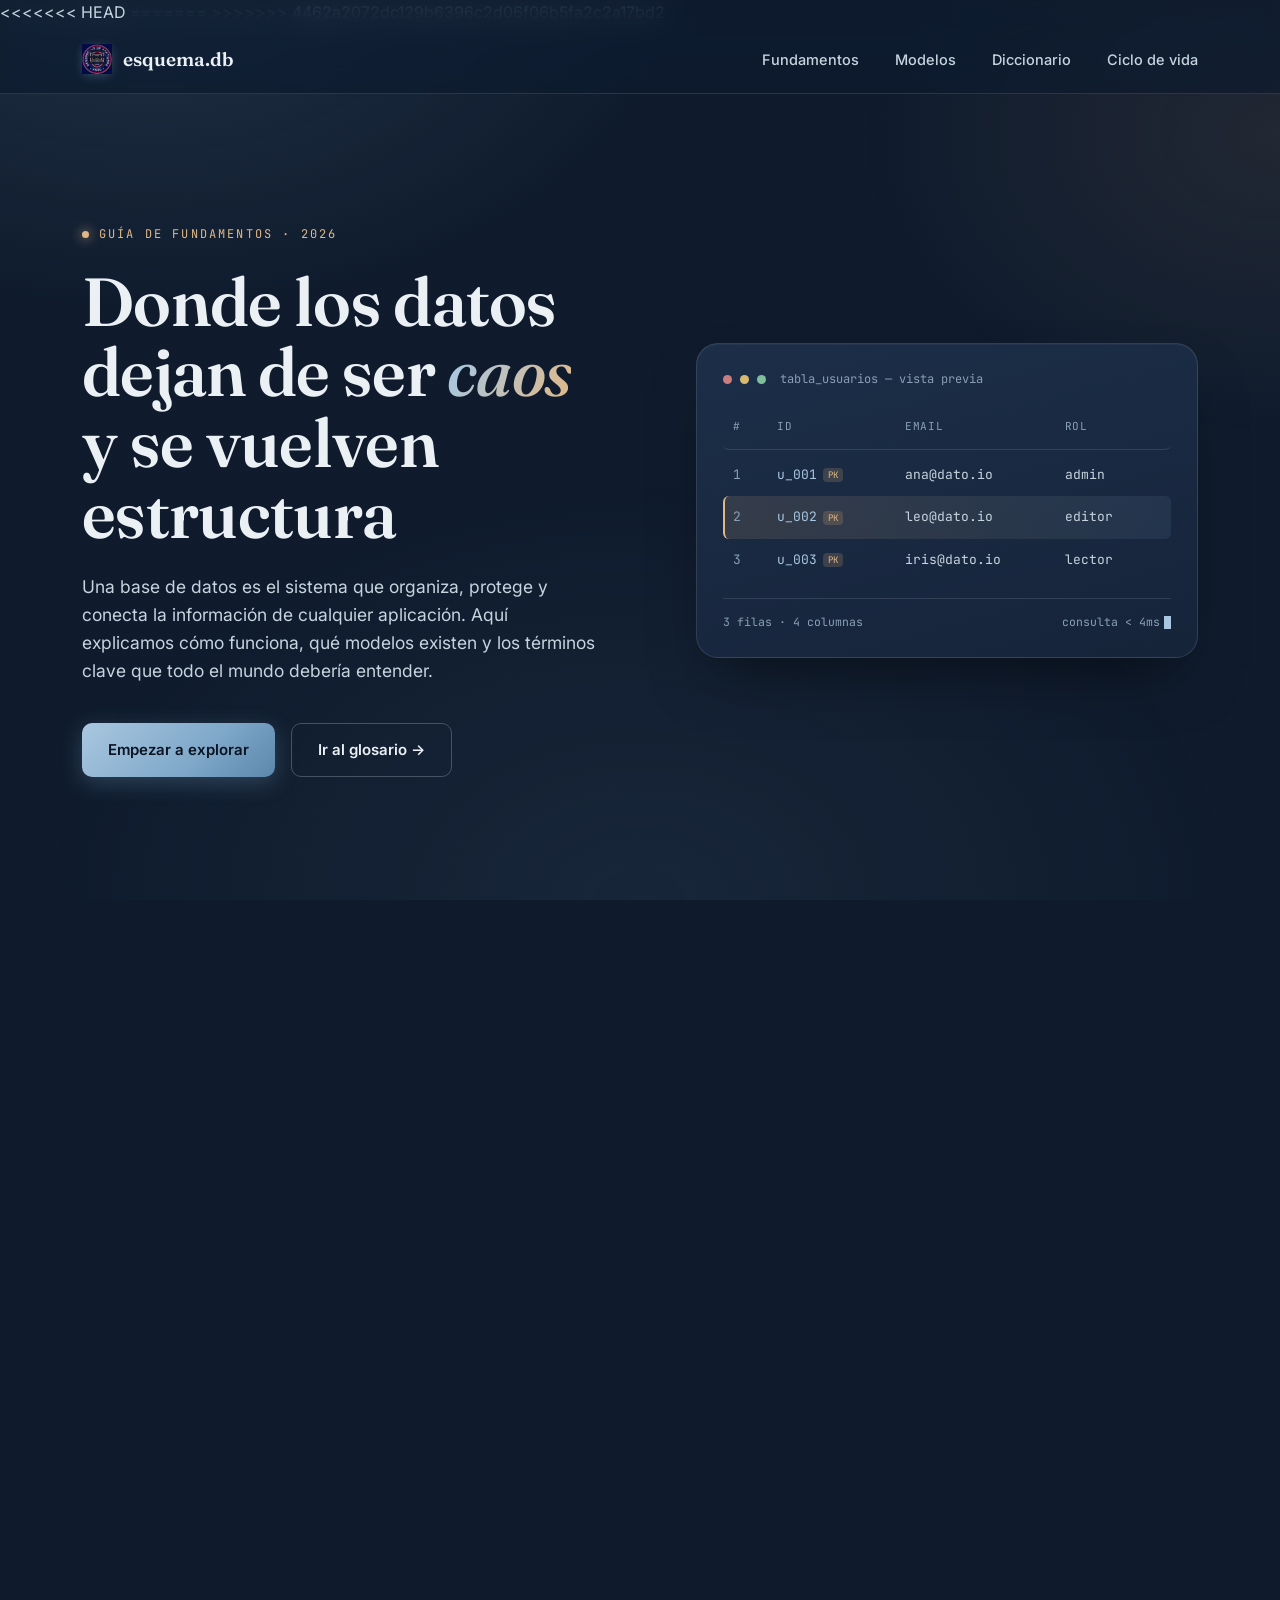
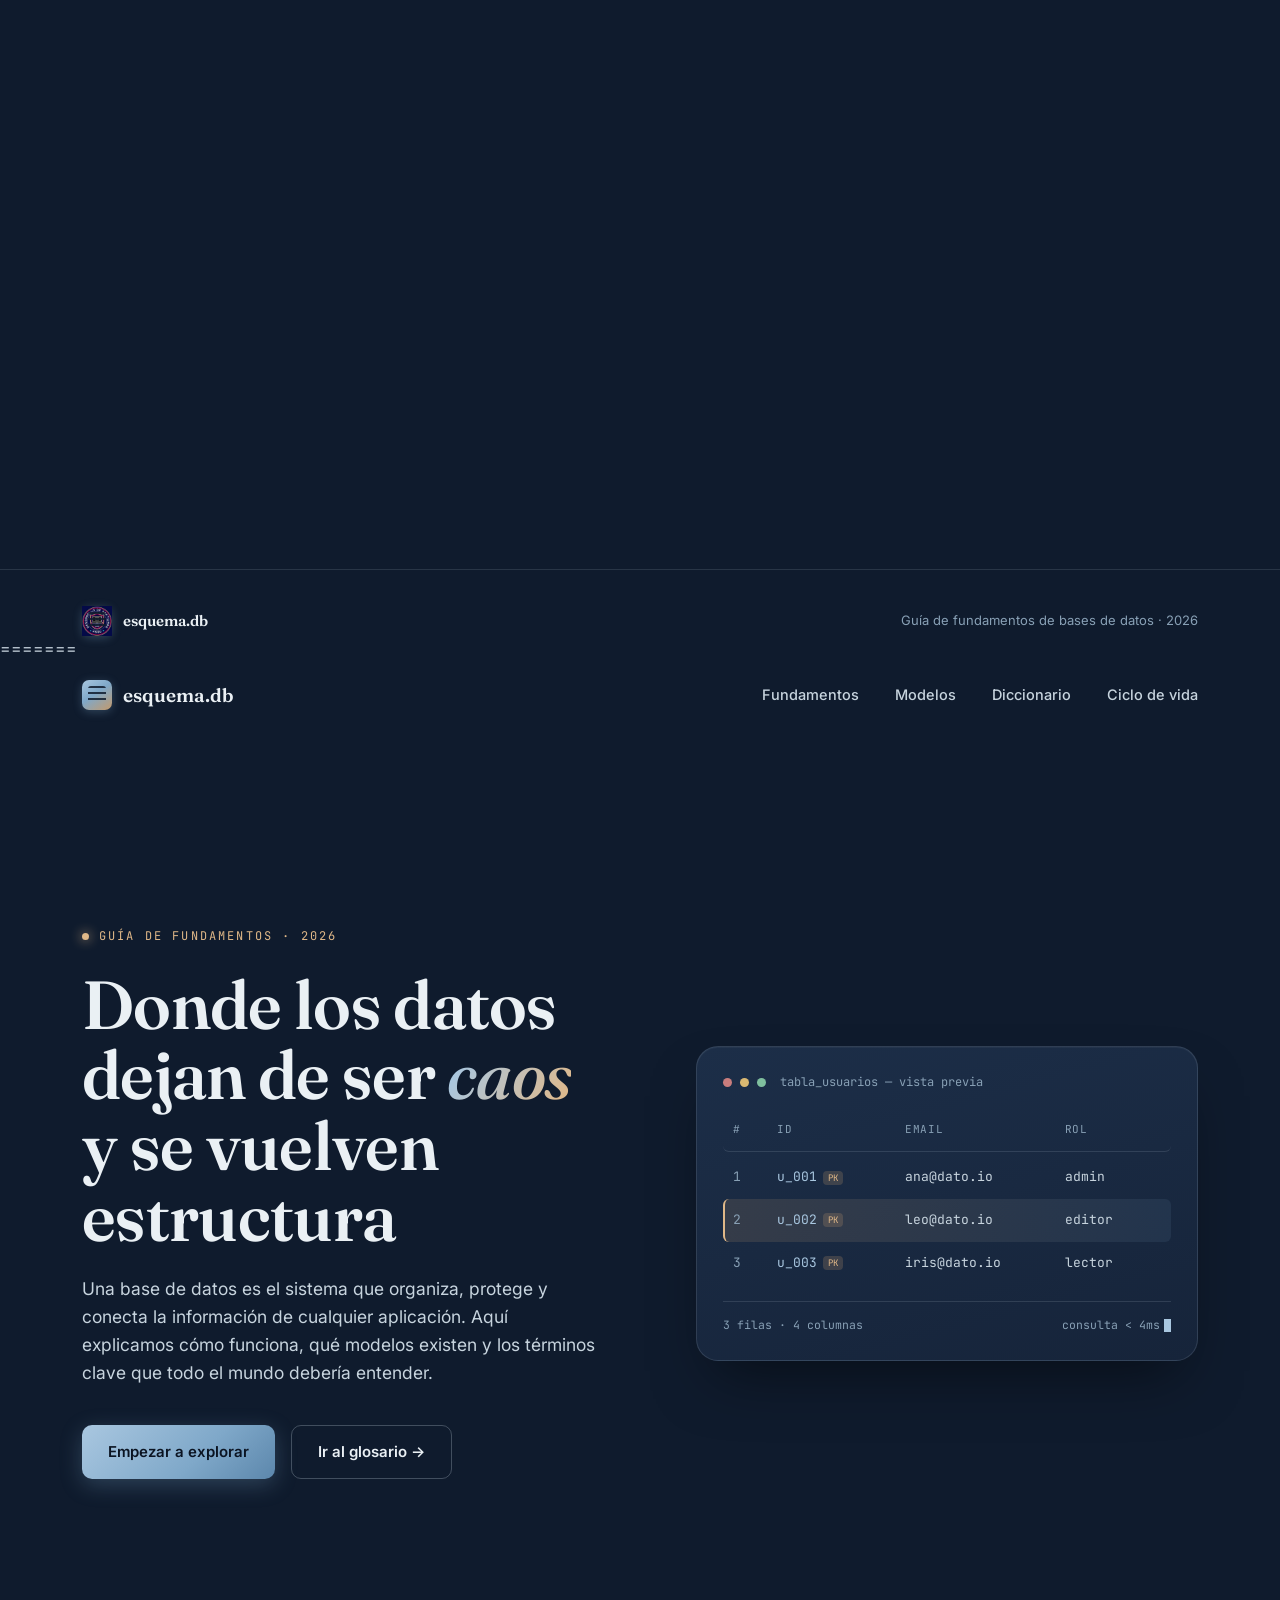
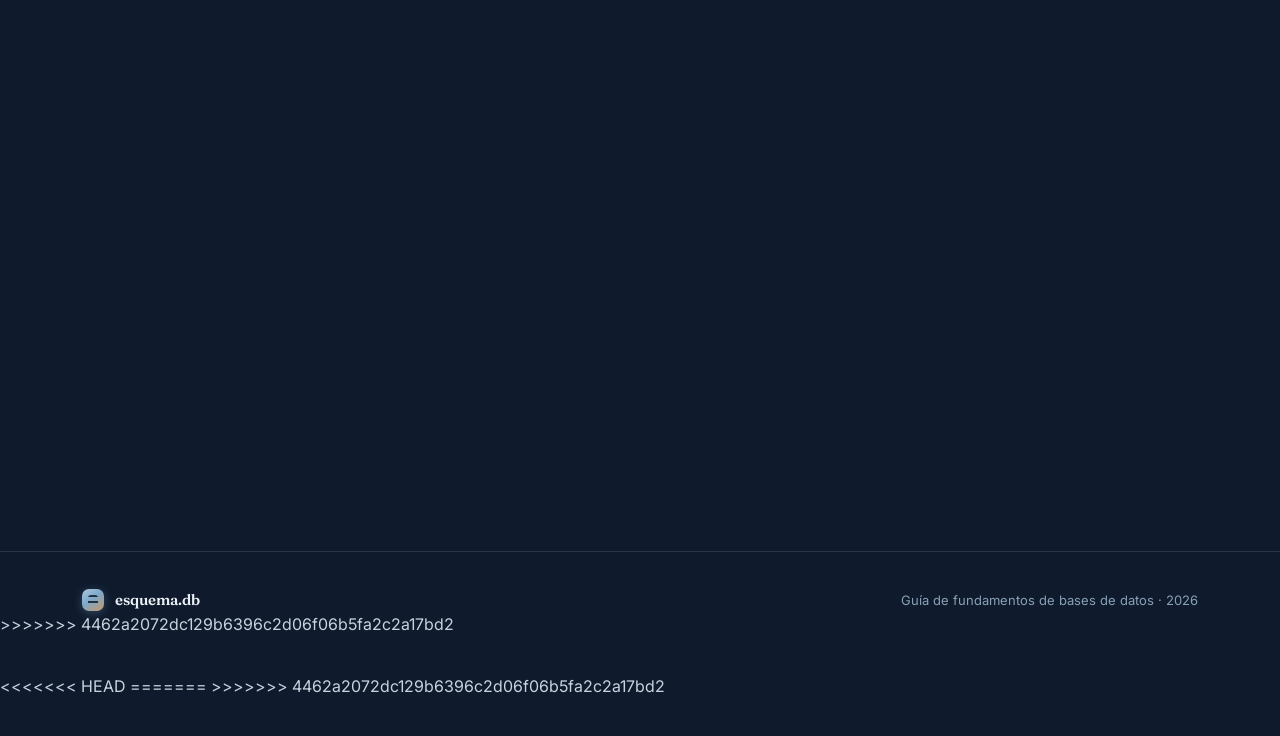
==== commit cff09fdc: "resolver conflictos de merge" ====
--- a/index.html
+++ b/index.html
@@ -9,11 +9,16 @@
   <link rel="preconnect" href="https://fonts.gstatic.com" crossorigin>
   <link href="https://fonts.googleapis.com/css2?family=Fraunces:ital,opsz,wght@0,9..144,300;0,9..144,500;0,9..144,600;0,9..144,700;1,9..144,500&family=Inter:wght@400;500;600;700&family=JetBrains+Mono:wght@400;500;600&display=swap" rel="stylesheet">
 
+<<<<<<< HEAD
   <link rel="stylesheet" href="style.css">
+=======
+  <link rel="stylesheet" href="styles.css">
+>>>>>>> 4462a2072dc129b6396c2d06f06b5fa2c2a17bd2
 </head>
 <body>
 
 <header>
+<<<<<<< HEAD
   <nav>
     <!-- MARCA: logo DS circular + nombre del sitio -->
     <a class="brand" href="index.html">
@@ -117,8 +122,91 @@
     </span>
     <span>Guía de fundamentos de bases de datos · 2026</span>
   </div>
+=======
+<nav>
+<a class="brand" href="index.html">
+<span class="brand-mark"></span>
+      esquema.db
+    </a>
+<div class="nav-links">
+<a href="fundamentos.html">Fundamentos</a>
+<a href="modelos.html">Modelos</a>
+<a href="glosario.html">Diccionario</a>
+<a href="ciclo.html">Ciclo de vida</a>
+</div>
+</nav>
+</header>
+
+<main>
+<section class="hero">
+<div class="wrap hero-grid">
+<div>
+<div class="hero-kicker eyebrow">Guía de fundamentos · 2026</div>
+<h1>Donde los datos<br/>dejan de ser <em>caos</em><br/>y se vuelven estructura</h1>
+<p class="lead">Una base de datos es el sistema que organiza, protege y conecta la información de cualquier aplicación. Aquí explicamos cómo funciona, qué modelos existen y los términos clave que todo el mundo debería entender.</p>
+<div class="hero-actions">
+<a class="btn btn-primary" href="fundamentos.html">Empezar a explorar</a>
+<a class="btn btn-ghost" href="glosario.html">Ir al glosario →</a>
+</div>
+</div>
+<div class="hero-visual">
+<div class="db-card">
+<div class="db-card-head">
+<span class="dot red"></span><span class="dot yellow"></span><span class="dot green"></span>
+<span style="margin-left:6px;">tabla_usuarios — vista previa</span>
+</div>
+<div class="db-rows">
+<div class="db-row head">
+<span>#</span><span>id</span><span>email</span><span>rol</span>
+</div>
+<div class="db-row">
+<span class="row-id" style="grid-column:1;">1</span>
+<span class="id pk">u_001</span>
+<span>ana@dato.io</span>
+<span>admin</span>
+</div>
+<div class="db-row active">
+<span class="row-id" style="grid-column:1;">2</span>
+<span class="id pk">u_002</span>
+<span>leo@dato.io</span>
+<span>editor</span>
+</div>
+<div class="db-row">
+<span class="row-id" style="grid-column:1;">3</span>
+<span class="id pk">u_003</span>
+<span>iris@dato.io</span>
+<span>lector</span>
+</div>
+</div>
+<div class="db-card-foot">
+<span>3 filas · 4 columnas</span>
+<span>consulta &lt; 4ms<span class="blinker"></span></span>
+</div>
+</div>
+</div>
+</div>
+</section>
+<section class="closing">
+<div class="wrap">
+<h2 class="reveal">Entender los conceptos es el primer índice que se construye.</h2>
+<p class="reveal">Vuelve al glosario cuando lo necesites: está pensado como referencia rápida, no como lectura única.</p>
+<a class="btn btn-primary reveal" href="glosario.html">Volver al glosario</a>
+</div>
+</section>
+</main>
+
+<footer>
+<div class="wrap footer-inner">
+<span class="brand"><span class="brand-mark" style="width:22px;height:22px;"></span>esquema.db</span>
+<span>Guía de fundamentos de bases de datos · 2026</span>
+</div>
+>>>>>>> 4462a2072dc129b6396c2d06f06b5fa2c2a17bd2
 </footer>
 
 <script src="script.js"></script>
 </body>
-</html>+<<<<<<< HEAD
+</html>
+=======
+</html>
+>>>>>>> 4462a2072dc129b6396c2d06f06b5fa2c2a17bd2
--- a/styles.css
+++ b/styles.css
@@ -0,0 +1,953 @@
+/* ========== TOKENS ========== */
+:root{
+  --bg-deep:#0F1B2D;
+  --bg-panel:#16243A;
+  --bg-panel-2:#1C2E48;
+  --line:rgba(199,212,222,0.14);
+  --line-strong:rgba(199,212,222,0.28);
+  --text-bright:#EAF0F4;
+  --text-soft:#C7D4DE;
+  --text-mute:#88A0B5;
+  --steel:#7FA8C9;
+  --steel-bright:#A9C7E0;
+  --copper:#C49A6C;
+  --copper-bright:#E0B888;
+  --success:#7FBF9E;
+
+  --font-display:'Fraunces', serif;
+  --font-body:'Inter', sans-serif;
+  --font-mono:'JetBrains Mono', monospace;
+
+  --radius-s:8px;
+  --radius-m:14px;
+  --radius-l:22px;
+
+  --ease:cubic-bezier(0.22, 1, 0.36, 1);
+}
+
+@media (prefers-reduced-motion: reduce){
+  *{animation-duration:0.01ms !important; animation-iteration-count:1 !important; transition-duration:0.01ms !important; scroll-behavior:auto !important;}
+}
+
+*{box-sizing:border-box; margin:0; padding:0;}
+
+html{scroll-behavior:smooth;}
+
+body{
+  background:var(--bg-deep);
+  color:var(--text-soft);
+  font-family:var(--font-body);
+  line-height:1.6;
+  overflow-x:hidden;
+  position:relative;
+}
+
+/* Textura metálica ambiental de fondo */
+body::before{
+  content:"";
+  position:fixed;
+  inset:0;
+  z-index:0;
+  pointer-events:none;
+  background:
+    radial-gradient(ellipse 900px 600px at 12% -5%, rgba(127,168,201,0.16), transparent 60%),
+    radial-gradient(ellipse 700px 500px at 100% 15%, rgba(196,154,108,0.10), transparent 60%),
+    radial-gradient(ellipse 1000px 700px at 50% 100%, rgba(127,168,201,0.08), transparent 60%);
+}
+
+body::after{
+  content:"";
+  position:fixed;
+  inset:0;
+  z-index:0;
+  pointer-events:none;
+  opacity:0.035;
+  background-image:repeating-linear-gradient(0deg, #fff 0px, transparent 1px, transparent 2px);
+  mix-blend-mode:overlay;
+}
+
+::selection{ background:var(--steel); color:var(--bg-deep); }
+
+a{ color:inherit; text-decoration:none; }
+
+img,svg{ display:block; max-width:100%; }
+
+::-webkit-scrollbar{ width:10px; }
+::-webkit-scrollbar-track{ background:var(--bg-deep); }
+::-webkit-scrollbar-thumb{ background:linear-gradient(180deg, var(--steel), var(--copper)); border-radius:10px; }
+
+/* ========== UTILIDADES ========== */
+.wrap{
+  max-width:1180px;
+  margin:0 auto;
+  padding:0 32px;
+}
+
+.eyebrow{
+  font-family:var(--font-mono);
+  font-size:12px;
+  letter-spacing:0.18em;
+  text-transform:uppercase;
+  color:var(--copper-bright);
+  display:flex;
+  align-items:center;
+  gap:10px;
+}
+
+.eyebrow::before{
+  content:"";
+  width:7px; height:7px;
+  border-radius:50%;
+  background:var(--copper-bright);
+  box-shadow:0 0 12px var(--copper-bright);
+}
+
+.reveal{
+  opacity:0;
+  transform:translateY(28px);
+  transition:opacity 0.8s var(--ease), transform 0.8s var(--ease);
+}
+.reveal.is-visible{
+  opacity:1;
+  transform:translateY(0);
+}
+
+/* ========== NAV ========== */
+header{
+  position:fixed;
+  top:0; left:0; right:0;
+  z-index:100;
+  background:rgba(15,27,45,0.72);
+  backdrop-filter:blur(14px) saturate(140%);
+  border-bottom:1px solid var(--line);
+  transition:border-color 0.4s ease, background 0.4s ease;
+}
+
+nav{
+  max-width:1180px;
+  margin:0 auto;
+  padding:18px 32px;
+  display:flex;
+  align-items:center;
+  justify-content:space-between;
+}
+
+.brand{
+  display:flex;
+  align-items:center;
+  gap:11px;
+  font-family:var(--font-display);
+  font-weight:600;
+  font-size:19px;
+  color:var(--text-bright);
+}
+
+.brand-mark{
+  width:30px; height:30px;
+  border-radius:7px;
+  background:linear-gradient(145deg, var(--steel-bright), var(--steel) 45%, var(--copper) 100%);
+  position:relative;
+  flex-shrink:0;
+  box-shadow:0 2px 10px rgba(127,168,201,0.3);
+}
+.brand-mark::before{
+  content:"";
+  position:absolute;
+  inset:6px;
+  border-radius:3px;
+  background:repeating-linear-gradient(180deg, rgba(15,27,45,0.85) 0, rgba(15,27,45,0.85) 2px, transparent 2px, transparent 6px);
+}
+
+.nav-links{
+  display:flex;
+  gap:36px;
+  font-size:14.5px;
+  font-weight:500;
+}
+
+.nav-links a{
+  color:var(--text-soft);
+  position:relative;
+  padding:4px 0;
+  transition:color 0.25s ease;
+}
+.nav-links a::after{
+  content:"";
+  position:absolute;
+  left:0; bottom:-2px;
+  width:0%; height:1.5px;
+  background:linear-gradient(90deg, var(--steel-bright), var(--copper-bright));
+  transition:width 0.3s var(--ease);
+}
+.nav-links a:hover{ color:var(--text-bright); }
+.nav-links a:hover::after{ width:100%; }
+
+.nav-cta{
+  font-family:var(--font-mono);
+  font-size:12.5px;
+  padding:9px 16px;
+  border-radius:8px;
+  border:1px solid var(--line-strong);
+  color:var(--text-bright);
+  background:rgba(127,168,201,0.08);
+  transition:all 0.3s ease;
+  white-space:nowrap;
+}
+.nav-cta:hover{
+  border-color:var(--steel-bright);
+  background:rgba(127,168,201,0.18);
+  box-shadow:0 0 18px rgba(127,168,201,0.25);
+}
+
+@media (max-width:760px){
+  .nav-links{ display:none; }
+}
+
+/* ========== HERO ========== */
+.hero{
+  position:relative;
+  min-height:100vh;
+  display:flex;
+  align-items:center;
+  padding:140px 0 90px;
+  z-index:1;
+}
+
+.hero-grid{
+  display:grid;
+  grid-template-columns:1.05fr 0.95fr;
+  gap:60px;
+  align-items:center;
+  width:100%;
+}
+
+.hero-kicker{
+  margin-bottom:22px;
+  opacity:0;
+  animation:fadeUp 0.8s var(--ease) 0.1s forwards;
+}
+
+.hero h1{
+  font-family:var(--font-display);
+  font-weight:600;
+  font-size:clamp(40px, 5.4vw, 68px);
+  line-height:1.04;
+  color:var(--text-bright);
+  letter-spacing:-0.01em;
+  opacity:0;
+  animation:fadeUp 0.9s var(--ease) 0.25s forwards;
+}
+
+.hero h1 em{
+  font-style:italic;
+  font-weight:500;
+  background:linear-gradient(120deg, var(--steel-bright) 10%, var(--copper-bright) 55%, var(--steel-bright) 90%);
+  background-size:200% 100%;
+  -webkit-background-clip:text;
+  background-clip:text;
+  color:transparent;
+  animation:shimmer 7s ease-in-out infinite;
+}
+
+@keyframes shimmer{
+  0%,100%{ background-position:0% 50%; }
+  50%{ background-position:100% 50%; }
+}
+
+.hero p.lead{
+  margin-top:24px;
+  font-size:17.5px;
+  color:var(--text-soft);
+  max-width:520px;
+  opacity:0;
+  animation:fadeUp 0.9s var(--ease) 0.4s forwards;
+}
+
+.hero-actions{
+  margin-top:38px;
+  display:flex;
+  gap:16px;
+  flex-wrap:wrap;
+  opacity:0;
+  animation:fadeUp 0.9s var(--ease) 0.55s forwards;
+}
+
+.btn{
+  font-family:var(--font-body);
+  font-weight:600;
+  font-size:15px;
+  padding:14px 26px;
+  border-radius:10px;
+  cursor:pointer;
+  border:none;
+  transition:transform 0.3s var(--ease), box-shadow 0.3s ease, background 0.3s ease;
+  display:inline-flex;
+  align-items:center;
+  gap:8px;
+}
+
+.btn-primary{
+  background:linear-gradient(135deg, var(--steel-bright), var(--steel) 60%, #5C87AC);
+  color:#0B1422;
+  box-shadow:0 6px 22px rgba(127,168,201,0.28);
+}
+.btn-primary:hover{
+  transform:translateY(-2px);
+  box-shadow:0 10px 28px rgba(127,168,201,0.4);
+}
+
+.btn-ghost{
+  background:transparent;
+  border:1px solid var(--line-strong);
+  color:var(--text-bright);
+}
+.btn-ghost:hover{
+  background:rgba(196,154,108,0.1);
+  border-color:var(--copper-bright);
+  transform:translateY(-2px);
+}
+
+@keyframes fadeUp{
+  from{ opacity:0; transform:translateY(22px); }
+  to{ opacity:1; transform:translateY(0); }
+}
+
+/* Panel visual del hero: "fila" de base de datos */
+.hero-visual{
+  opacity:0;
+  animation:fadeUp 1s var(--ease) 0.5s forwards;
+}
+
+.db-card{
+  background:linear-gradient(165deg, var(--bg-panel-2), var(--bg-panel));
+  border:1px solid var(--line);
+  border-radius:var(--radius-l);
+  padding:26px;
+  position:relative;
+  box-shadow:0 30px 60px -20px rgba(0,0,0,0.5), inset 0 1px 0 rgba(255,255,255,0.04);
+  overflow:hidden;
+}
+
+.db-card::before{
+  content:"";
+  position:absolute;
+  top:-2px; left:24px; right:24px;
+  height:2px;
+  background:linear-gradient(90deg, transparent, var(--steel-bright), var(--copper-bright), transparent);
+  opacity:0.7;
+}
+
+.db-card-head{
+  display:flex;
+  align-items:center;
+  gap:8px;
+  margin-bottom:18px;
+  font-family:var(--font-mono);
+  font-size:12px;
+  color:var(--text-mute);
+}
+.dot{ width:9px; height:9px; border-radius:50%; }
+.dot.red{ background:#C97D7D; }
+.dot.yellow{ background:#D9B872; }
+.dot.green{ background:var(--success); }
+
+.db-rows{ font-family:var(--font-mono); font-size:13px; }
+
+.db-row{
+  display:grid;
+  grid-template-columns:34px 1.1fr 1.4fr 0.9fr;
+  gap:10px;
+  padding:11px 10px;
+  border-radius:6px;
+  align-items:center;
+  color:var(--text-soft);
+  transition:background 0.25s ease;
+}
+.db-row.head{
+  color:var(--text-mute);
+  font-size:11px;
+  text-transform:uppercase;
+  letter-spacing:0.06em;
+  border-bottom:1px solid var(--line);
+  padding-bottom:13px;
+  margin-bottom:4px;
+}
+.db-row:not(.head):hover{ background:rgba(127,168,201,0.09); }
+.db-row.active{
+  background:linear-gradient(90deg, rgba(196,154,108,0.16), rgba(127,168,201,0.1));
+  border-left:2px solid var(--copper-bright);
+  padding-left:8px;
+}
+.db-row .id{ color:var(--steel-bright); }
+.db-row .pk::after{
+  content:"PK";
+  font-size:9px;
+  margin-left:6px;
+  padding:1px 5px;
+  border-radius:4px;
+  background:rgba(196,154,108,0.22);
+  color:var(--copper-bright);
+  vertical-align:middle;
+}
+
+.db-card-foot{
+  margin-top:16px;
+  padding-top:14px;
+  border-top:1px solid var(--line);
+  font-family:var(--font-mono);
+  font-size:11.5px;
+  color:var(--text-mute);
+  display:flex;
+  justify-content:space-between;
+}
+.blinker{
+  display:inline-block;
+  width:7px; height:13px;
+  background:var(--steel-bright);
+  margin-left:4px;
+  animation:blink 1.1s steps(2) infinite;
+  vertical-align:middle;
+}
+@keyframes blink{ 50%{ opacity:0; } }
+
+@media (max-width:900px){
+  .hero-grid{ grid-template-columns:1fr; }
+  .hero{ padding-top:120px; }
+}
+
+/* ========== SECCIÓN GENÉRICA ========== */
+section{ position:relative; z-index:1; padding:110px 0; }
+
+.section-head{ max-width:680px; margin-bottom:64px; }
+.section-head h2{
+  font-family:var(--font-display);
+  font-weight:600;
+  font-size:clamp(30px, 3.6vw, 44px);
+  color:var(--text-bright);
+  margin-top:16px;
+  letter-spacing:-0.01em;
+}
+.section-head p{ margin-top:16px; font-size:16px; color:var(--text-mute); }
+
+/* ========== QUÉ ES UNA BASE DE DATOS ========== */
+.intro{
+  display:grid;
+  grid-template-columns:0.95fr 1.05fr;
+  gap:70px;
+  align-items:start;
+}
+
+.intro-copy h3{
+  font-family:var(--font-display);
+  font-size:26px;
+  font-weight:500;
+  color:var(--text-bright);
+  margin-bottom:14px;
+}
+.intro-copy p{ font-size:15.5px; color:var(--text-soft); margin-bottom:16px; }
+.intro-copy p:last-child{ margin-bottom:0; }
+
+.stack-list{ display:flex; flex-direction:column; gap:0; }
+.stack-item{
+  display:flex;
+  gap:20px;
+  padding:22px 0;
+  border-bottom:1px solid var(--line);
+}
+.stack-item:last-child{ border-bottom:none; }
+
+.stack-num{
+  font-family:var(--font-mono);
+  font-size:13px;
+  color:var(--copper-bright);
+  flex-shrink:0;
+  width:32px;
+  padding-top:3px;
+}
+
+.stack-item h4{
+  font-size:16.5px;
+  font-weight:600;
+  color:var(--text-bright);
+  margin-bottom:6px;
+}
+.stack-item p{ font-size:14.5px; color:var(--text-mute); }
+
+@media (max-width:900px){
+  .intro{ grid-template-columns:1fr; gap:46px; }
+}
+
+/* ========== MODELOS ========== */
+.models-band{ background:var(--bg-panel); border-top:1px solid var(--line); border-bottom:1px solid var(--line); }
+
+.models-grid{
+  display:grid;
+  grid-template-columns:repeat(3, 1fr);
+  gap:24px;
+}
+
+.model-card{
+  background:linear-gradient(160deg, var(--bg-panel-2), rgba(28,46,72,0.5));
+  border:1px solid var(--line);
+  border-radius:var(--radius-m);
+  padding:30px;
+  transition:transform 0.4s var(--ease), border-color 0.4s ease, box-shadow 0.4s ease;
+}
+.model-card:hover{
+  transform:translateY(-6px);
+  border-color:var(--line-strong);
+  box-shadow:0 20px 40px -16px rgba(0,0,0,0.45);
+}
+
+.model-icon{
+  width:46px; height:46px;
+  border-radius:10px;
+  display:flex; align-items:center; justify-content:center;
+  margin-bottom:20px;
+  background:rgba(127,168,201,0.12);
+  border:1px solid var(--line);
+}
+.model-icon svg{ width:22px; height:22px; }
+
+.model-card h3{
+  font-family:var(--font-display);
+  font-size:20px;
+  font-weight:600;
+  color:var(--text-bright);
+  margin-bottom:10px;
+}
+.model-card p{ font-size:14.5px; color:var(--text-mute); margin-bottom:16px; }
+
+.model-tag{
+  font-family:var(--font-mono);
+  font-size:11px;
+  color:var(--steel-bright);
+  background:rgba(127,168,201,0.1);
+  border:1px solid rgba(127,168,201,0.25);
+  padding:5px 10px;
+  border-radius:6px;
+  display:inline-block;
+}
+
+@media (max-width:900px){
+  .models-grid{ grid-template-columns:1fr; }
+}
+
+/* ========== TABLA DE CONCEPTOS ========== */
+.glossary-shell{
+  background:linear-gradient(170deg, var(--bg-panel-2), var(--bg-panel) 60%);
+  border:1px solid var(--line);
+  border-radius:var(--radius-l);
+  overflow:hidden;
+  box-shadow:0 40px 80px -30px rgba(0,0,0,0.55);
+}
+
+.glossary-bar{
+  display:flex;
+  align-items:center;
+  justify-content:space-between;
+  gap:16px;
+  padding:20px 26px;
+  border-bottom:1px solid var(--line);
+  flex-wrap:wrap;
+}
+
+.glossary-bar-left{
+  display:flex;
+  align-items:center;
+  gap:12px;
+  font-family:var(--font-mono);
+  font-size:13px;
+  color:var(--text-mute);
+}
+
+.terminal-dots{ display:flex; gap:6px; }
+
+.search-box{
+  position:relative;
+  display:flex;
+  align-items:center;
+}
+.search-box input{
+  background:rgba(15,27,45,0.55);
+  border:1px solid var(--line-strong);
+  border-radius:8px;
+  padding:9px 14px 9px 34px;
+  font-family:var(--font-mono);
+  font-size:13px;
+  color:var(--text-bright);
+  width:220px;
+  transition:border-color 0.3s ease, box-shadow 0.3s ease;
+}
+.search-box input::placeholder{ color:var(--text-mute); }
+.search-box input:focus{
+  outline:none;
+  border-color:var(--steel-bright);
+  box-shadow:0 0 0 3px rgba(127,168,201,0.18);
+}
+.search-box svg{
+  position:absolute; left:11px;
+  width:14px; height:14px;
+  color:var(--text-mute);
+  pointer-events:none;
+}
+
+.filter-row{
+  display:flex;
+  gap:8px;
+  padding:16px 26px;
+  border-bottom:1px solid var(--line);
+  flex-wrap:wrap;
+}
+
+.filter-chip{
+  font-family:var(--font-mono);
+  font-size:12px;
+  padding:7px 14px;
+  border-radius:20px;
+  border:1px solid var(--line-strong);
+  color:var(--text-soft);
+  background:transparent;
+  cursor:pointer;
+  transition:all 0.25s ease;
+}
+.filter-chip:hover{ border-color:var(--steel-bright); color:var(--text-bright); }
+.filter-chip.active{
+  background:linear-gradient(135deg, var(--steel-bright), var(--steel));
+  color:#0B1422;
+  border-color:transparent;
+}
+
+.table-scroll{ overflow-x:auto; }
+
+table{
+  width:100%;
+  border-collapse:collapse;
+  font-size:14.5px;
+  min-width:760px;
+}
+
+thead th{
+  text-align:left;
+  font-family:var(--font-mono);
+  font-size:11.5px;
+  letter-spacing:0.05em;
+  text-transform:uppercase;
+  color:var(--text-mute);
+  padding:14px 26px;
+  background:rgba(15,27,45,0.4);
+  border-bottom:1px solid var(--line);
+  white-space:nowrap;
+}
+
+tbody td{
+  padding:18px 26px;
+  border-bottom:1px solid var(--line);
+  color:var(--text-soft);
+  vertical-align:top;
+}
+
+tbody tr{ transition:background 0.25s ease; }
+tbody tr:hover{ background:rgba(127,168,201,0.06); }
+tbody tr:last-child td{ border-bottom:none; }
+
+.row-id{
+  font-family:var(--font-mono);
+  color:var(--text-mute);
+  font-size:13px;
+}
+
+.concept-name{
+  font-weight:600;
+  color:var(--text-bright);
+  font-size:15px;
+}
+.concept-name .mono-tag{
+  display:block;
+  font-family:var(--font-mono);
+  font-size:11.5px;
+  color:var(--copper-bright);
+  margin-top:3px;
+  font-weight:400;
+}
+
+.cat-pill{
+  font-family:var(--font-mono);
+  font-size:11px;
+  padding:4px 10px;
+  border-radius:6px;
+  white-space:nowrap;
+  display:inline-block;
+}
+.cat-fund{ background:rgba(127,168,201,0.14); color:var(--steel-bright); border:1px solid rgba(127,168,201,0.3); }
+.cat-rel{ background:rgba(196,154,108,0.14); color:var(--copper-bright); border:1px solid rgba(196,154,108,0.3); }
+.cat-sql{ background:rgba(127,191,158,0.14); color:var(--success); border:1px solid rgba(127,191,158,0.3); }
+.cat-diseno{ background:rgba(199,212,222,0.12); color:var(--text-soft); border:1px solid var(--line-strong); }
+
+.desc-cell{ font-size:13.8px; color:var(--text-mute); max-width:340px; line-height:1.55; }
+
+.glossary-foot{
+  padding:16px 26px;
+  border-top:1px solid var(--line);
+  font-family:var(--font-mono);
+  font-size:12px;
+  color:var(--text-mute);
+  display:flex;
+  justify-content:space-between;
+  flex-wrap:wrap;
+  gap:10px;
+}
+
+/* ========== CICLO / FLUJO ========== */
+.flow-wrap{ position:relative; }
+
+.flow-track{
+  display:grid;
+  grid-template-columns:repeat(4, 1fr);
+  gap:0;
+  position:relative;
+}
+
+.flow-track::before{
+  content:"";
+  position:absolute;
+  top:23px; left:8%; right:8%;
+  height:1px;
+  background:linear-gradient(90deg, var(--steel), var(--copper) 50%, var(--steel));
+  opacity:0.4;
+  z-index:0;
+}
+
+.flow-step{ position:relative; z-index:1; padding-right:18px; }
+
+.flow-marker{
+  width:46px; height:46px;
+  border-radius:50%;
+  background:var(--bg-deep);
+  border:1.5px solid var(--line-strong);
+  display:flex; align-items:center; justify-content:center;
+  font-family:var(--font-mono);
+  font-size:14px;
+  color:var(--steel-bright);
+  margin-bottom:22px;
+  transition:border-color 0.3s ease, box-shadow 0.3s ease;
+}
+.flow-step:hover .flow-marker{
+  border-color:var(--copper-bright);
+  box-shadow:0 0 0 6px rgba(196,154,108,0.1);
+}
+
+.flow-step h4{
+  font-family:var(--font-display);
+  font-size:18px;
+  font-weight:600;
+  color:var(--text-bright);
+  margin-bottom:8px;
+}
+.flow-step p{ font-size:13.8px; color:var(--text-mute); }
+
+@media (max-width:900px){
+  .flow-track{ grid-template-columns:1fr; gap:36px; }
+  .flow-track::before{ display:none; }
+}
+
+/* ========== CIERRE ========== */
+.closing{
+  text-align:center;
+  padding:130px 0;
+}
+.closing h2{
+  font-family:var(--font-display);
+  font-weight:600;
+  font-size:clamp(28px, 4vw, 46px);
+  color:var(--text-bright);
+  max-width:720px;
+  margin:0 auto 18px;
+  line-height:1.15;
+}
+.closing p{ color:var(--text-mute); font-size:16px; max-width:520px; margin:0 auto 36px; }
+
+footer{
+  border-top:1px solid var(--line);
+  padding:36px 0;
+  position:relative;
+  z-index:1;
+}
+.footer-inner{
+  display:flex;
+  justify-content:space-between;
+  align-items:center;
+  flex-wrap:wrap;
+  gap:14px;
+  font-size:13px;
+  color:var(--text-mute);
+}
+.footer-inner .brand{ font-size:15px; }
+
+/* ========== DICCIONARIO A-Z ========== */
+.dictionary-shell{
+  background:linear-gradient(170deg, var(--bg-panel-2), var(--bg-panel) 60%);
+  border:1px solid var(--line);
+  border-radius:var(--radius-l);
+  overflow:hidden;
+  box-shadow:0 40px 80px -30px rgba(0,0,0,0.55);
+}
+
+.alphabet-bar{
+  display:flex;
+  flex-wrap:wrap;
+  gap:10px;
+  padding:18px 26px;
+  border-bottom:1px solid var(--line);
+}
+
+.alpha-btn{
+  min-width:42px;
+  height:42px;
+  border-radius:10px;
+  border:1px solid var(--line-strong);
+  background:rgba(15,27,45,0.55);
+  color:var(--text-soft);
+  font-family:var(--font-mono);
+  font-size:13px;
+  cursor:pointer;
+  transition:all 0.25s ease;
+}
+
+.alpha-btn:hover{
+  color:var(--text-bright);
+  border-color:var(--steel-bright);
+  transform:translateY(-2px);
+}
+
+.alpha-btn.active{
+  background:linear-gradient(135deg, var(--steel-bright), var(--steel));
+  border-color:transparent;
+  color:#0B1422;
+}
+
+.alpha-btn.alpha-all{
+  min-width:76px;
+}
+
+.dictionary-meta{
+  display:flex;
+  justify-content:space-between;
+  gap:16px;
+  flex-wrap:wrap;
+  padding:14px 26px;
+  border-bottom:1px solid var(--line);
+  font-family:var(--font-mono);
+  font-size:12px;
+  color:var(--text-mute);
+}
+
+.dictionary-panels{
+  padding:26px;
+  display:flex;
+  flex-direction:column;
+  gap:26px;
+}
+
+.dict-panel{
+  border:1px solid var(--line);
+  border-radius:18px;
+  overflow:hidden;
+  background:rgba(15,27,45,0.28);
+}
+
+.dict-panel-head{
+  padding:18px 22px;
+  border-bottom:1px solid var(--line);
+  background:rgba(15,27,45,0.36);
+}
+
+.dict-letter{
+  width:52px;
+  height:52px;
+  border-radius:14px;
+  display:flex;
+  align-items:center;
+  justify-content:center;
+  font-family:var(--font-display);
+  font-size:28px;
+  color:var(--text-bright);
+  background:linear-gradient(145deg, rgba(127,168,201,0.25), rgba(196,154,108,0.2));
+  border:1px solid var(--line-strong);
+  margin-bottom:10px;
+}
+
+.dict-subtitle{
+  color:var(--text-mute);
+  font-size:14px;
+}
+
+.dict-table{
+  width:100%;
+  min-width:980px;
+  border-collapse:collapse;
+}
+
+.term-es{
+  font-weight:600;
+  color:var(--text-bright);
+  font-size:15px;
+}
+
+.illus-card{
+  display:flex;
+  align-items:center;
+  gap:10px;
+  min-width:150px;
+  padding:10px 12px;
+  border-radius:12px;
+  background:rgba(127,168,201,0.08);
+  border:1px solid rgba(127,168,201,0.2);
+}
+
+.illus-icon{
+  min-width:42px;
+  height:42px;
+  padding:0 10px;
+  border-radius:10px;
+  display:inline-flex;
+  align-items:center;
+  justify-content:center;
+  font-family:var(--font-mono);
+  font-size:12px;
+  font-weight:600;
+  letter-spacing:0.04em;
+  color:#0B1422;
+  background:linear-gradient(135deg, var(--copper-bright), var(--steel-bright));
+}
+
+.illus-caption{
+  font-size:12.5px;
+  color:var(--text-soft);
+  line-height:1.35;
+}
+
+.dictionary-row td{
+  vertical-align:middle;
+}
+
+@media (max-width:760px){
+  .alphabet-bar{
+    gap:8px;
+    padding:16px;
+  }
+
+  .alpha-btn{
+    min-width:38px;
+    height:38px;
+    font-size:12px;
+  }
+
+  .dictionary-panels{
+    padding:16px;
+  }
+
+  .dict-panel-head{
+    padding:16px;
+  }
+}
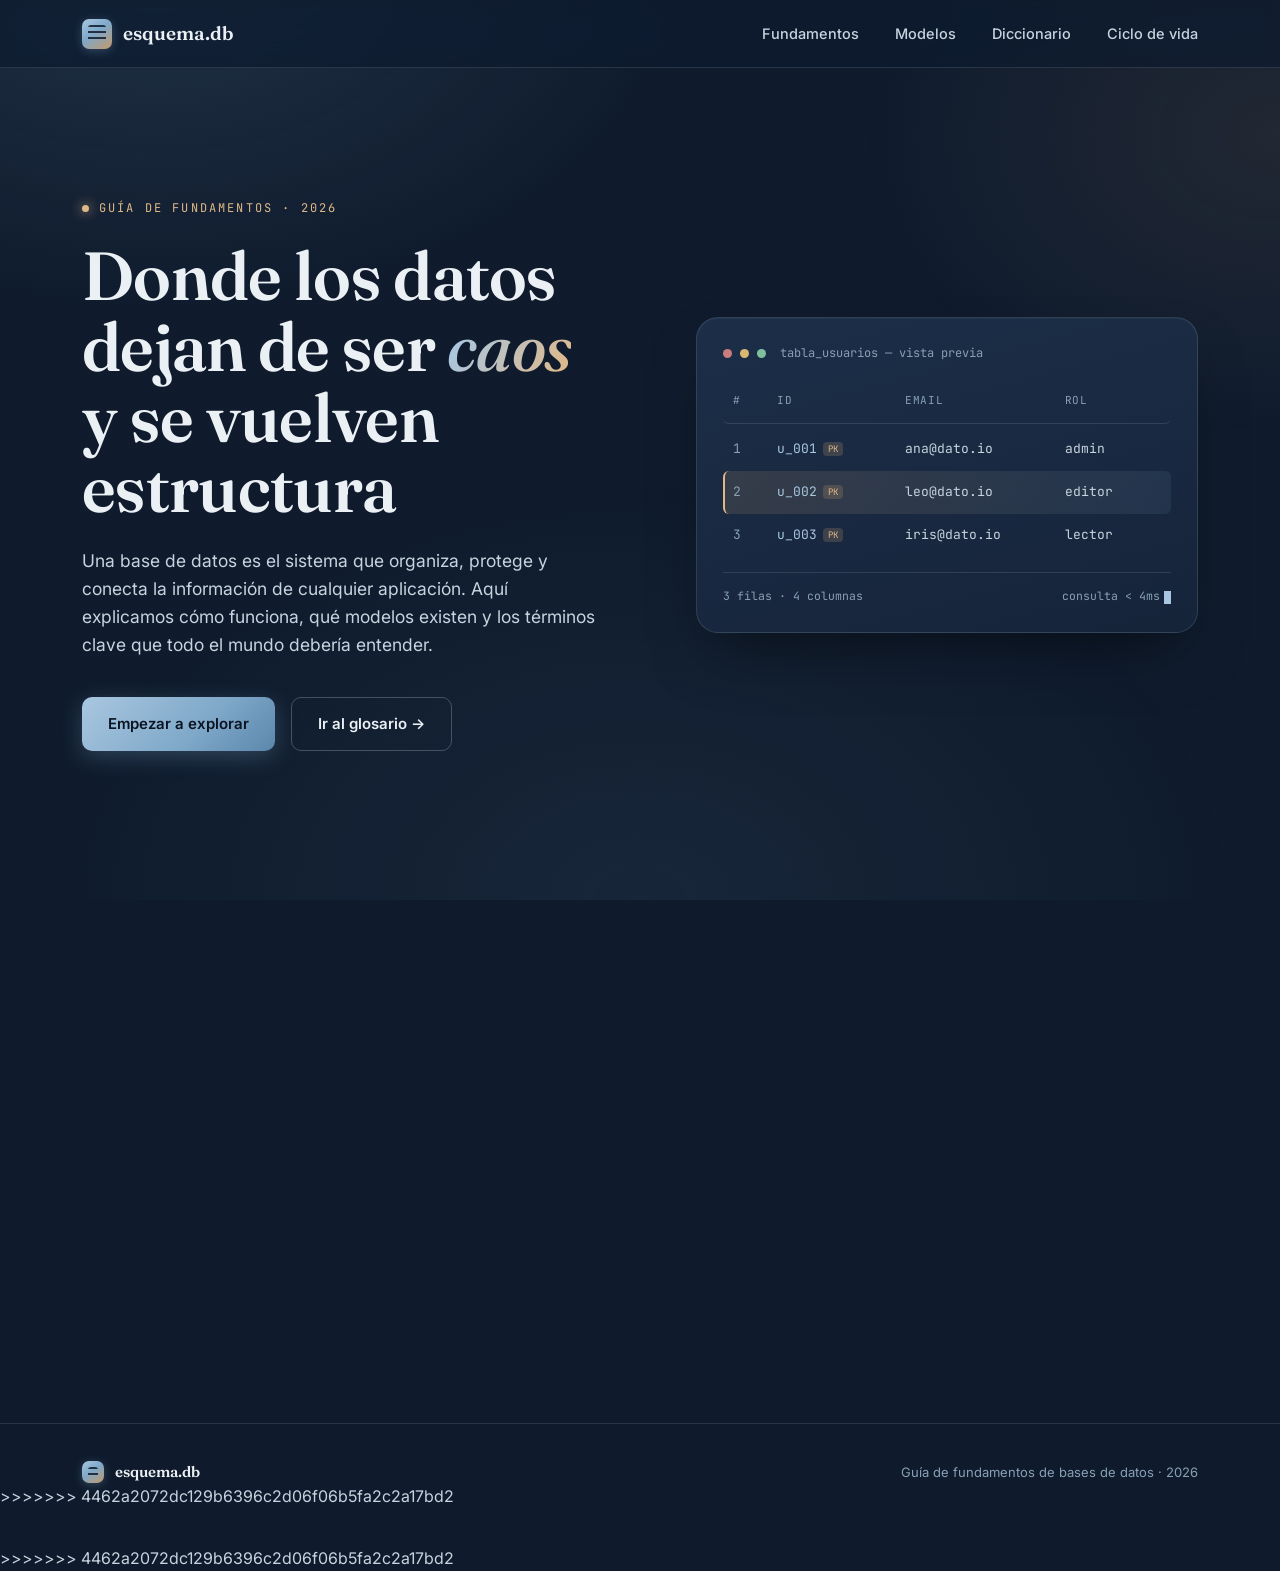
==== commit 8749bab8: "resolver conflictos de merge" ====
--- a/index.html
+++ b/index.html
@@ -9,120 +9,15 @@
   <link rel="preconnect" href="https://fonts.gstatic.com" crossorigin>
   <link href="https://fonts.googleapis.com/css2?family=Fraunces:ital,opsz,wght@0,9..144,300;0,9..144,500;0,9..144,600;0,9..144,700;1,9..144,500&family=Inter:wght@400;500;600;700&family=JetBrains+Mono:wght@400;500;600&display=swap" rel="stylesheet">
 
-<<<<<<< HEAD
-  <link rel="stylesheet" href="style.css">
-=======
+
+
   <link rel="stylesheet" href="styles.css">
->>>>>>> 4462a2072dc129b6396c2d06f06b5fa2c2a17bd2
+
 </head>
 <body>
 
 <header>
-<<<<<<< HEAD
-  <nav>
-    <!-- MARCA: logo DS circular + nombre del sitio -->
-    <a class="brand" href="index.html">
-      <span class="brand-mark">
-        <img src="img/2DS.jpeg" alt="Logo Desarrollo de Software INSIBO" class="brand-logo">
-      </span>
-      esquema.db
-    </a>
 
-    <div class="nav-links">
-      <a href="fundamentos.html">Fundamentos</a>
-      <a href="modelos.html">Modelos</a>
-      <a href="glosario.html">Diccionario</a>
-      <a href="ciclo.html">Ciclo de vida</a>
-    </div>
-  </nav>
-</header>
-
-<main>
-
-  <!-- HERO -->
-  <section class="hero">
-    <div class="wrap hero-grid">
-
-      <!-- Columna izquierda: texto -->
-      <div>
-        <div class="hero-kicker eyebrow">Guía de fundamentos · 2026</div>
-        <h1>Donde los datos<br>dejan de ser <em>caos</em><br>y se vuelven estructura</h1>
-        <p class="lead">Una base de datos es el sistema que organiza, protege y conecta la información de cualquier aplicación. Aquí explicamos cómo funciona, qué modelos existen y los términos clave que todo el mundo debería entender.</p>
-        <div class="hero-actions">
-          <a class="btn btn-primary" href="fundamentos.html">Empezar a explorar</a>
-          <a class="btn btn-ghost" href="glosario.html">Ir al glosario →</a>
-        </div>
-      </div>
-
-      <!-- Columna derecha: panel visual de BD -->
-      <div class="hero-visual">
-        <div class="db-card">
-          <div class="db-card-head">
-            <span class="dot red"></span>
-            <span class="dot yellow"></span>
-            <span class="dot green"></span>
-            <span style="margin-left:6px;">tabla_usuarios — vista previa</span>
-          </div>
-          <div class="db-rows">
-            <div class="db-row head">
-              <span>#</span><span>id</span><span>email</span><span>rol</span>
-            </div>
-            <div class="db-row">
-              <span class="row-id" style="grid-column:1;">1</span>
-              <span class="id pk">u_001</span>
-              <span>ana@dato.io</span>
-              <span>admin</span>
-            </div>
-            <div class="db-row active">
-              <span class="row-id" style="grid-column:1;">2</span>
-              <span class="id pk">u_002</span>
-              <span>leo@dato.io</span>
-              <span>editor</span>
-            </div>
-            <div class="db-row">
-              <span class="row-id" style="grid-column:1;">3</span>
-              <span class="id pk">u_003</span>
-              <span>iris@dato.io</span>
-              <span>lector</span>
-            </div>
-          </div>
-          <div class="db-card-foot">
-            <span>3 filas · 4 columnas</span>
-            <span>consulta &lt; 4ms<span class="blinker"></span></span>
-          </div>
-        </div>
-      </div>
-
-    </div>
-  </section>
-
-  <!-- CIERRE -->
-  <section class="closing">
-    <div class="wrap">
-      <!-- Logo decorativo centrado sobre el cierre -->
-      <div class="closing-logo reveal">
-        <img src="img/2DS.jpeg" alt="Logo DS INSIBO" class="closing-logo-img">
-      </div>
-      <h2 class="reveal">Entender los conceptos es el primer índice que se construye.</h2>
-      <p class="reveal">Vuelve al glosario cuando lo necesites: está pensado como referencia rápida, no como lectura única.</p>
-      <a class="btn btn-primary reveal" href="glosario.html">Volver al glosario</a>
-    </div>
-  </section>
-
-</main>
-
-<footer>
-  <div class="wrap footer-inner">
-    <!-- Logo DS también en el footer -->
-    <span class="brand">
-      <span class="brand-mark">
-        <img src="img/2DS.jpeg" alt="Logo DS" class="brand-logo">
-      </span>
-      esquema.db
-    </span>
-    <span>Guía de fundamentos de bases de datos · 2026</span>
-  </div>
-=======
 <nav>
 <a class="brand" href="index.html">
 <span class="brand-mark"></span>
@@ -205,8 +100,6 @@
 
 <script src="script.js"></script>
 </body>
-<<<<<<< HEAD
-</html>
-=======
+
 </html>
 >>>>>>> 4462a2072dc129b6396c2d06f06b5fa2c2a17bd2
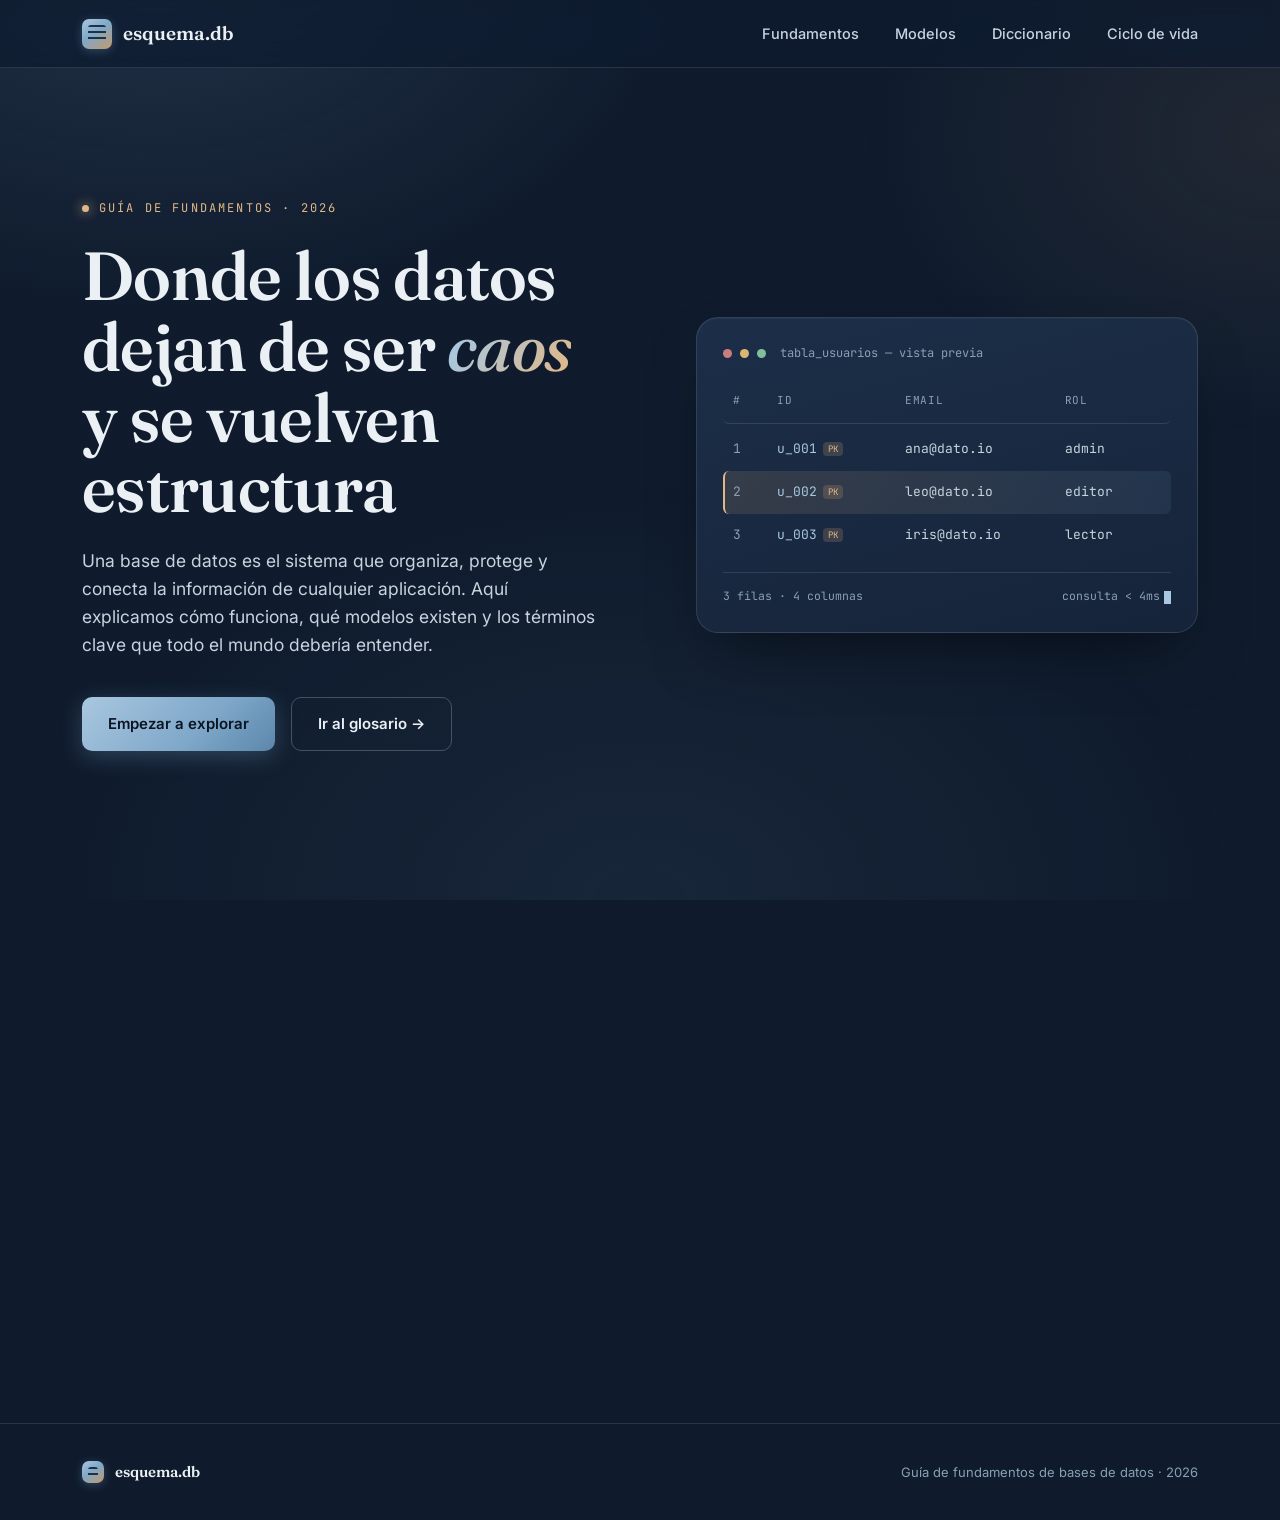
==== commit 4c84d267: "Arreglo" ====
--- a/index.html
+++ b/index.html
@@ -95,11 +95,10 @@
 <span class="brand"><span class="brand-mark" style="width:22px;height:22px;"></span>esquema.db</span>
 <span>Guía de fundamentos de bases de datos · 2026</span>
 </div>
->>>>>>> 4462a2072dc129b6396c2d06f06b5fa2c2a17bd2
+
 </footer>
 
 <script src="script.js"></script>
 </body>
 
 </html>
->>>>>>> 4462a2072dc129b6396c2d06f06b5fa2c2a17bd2
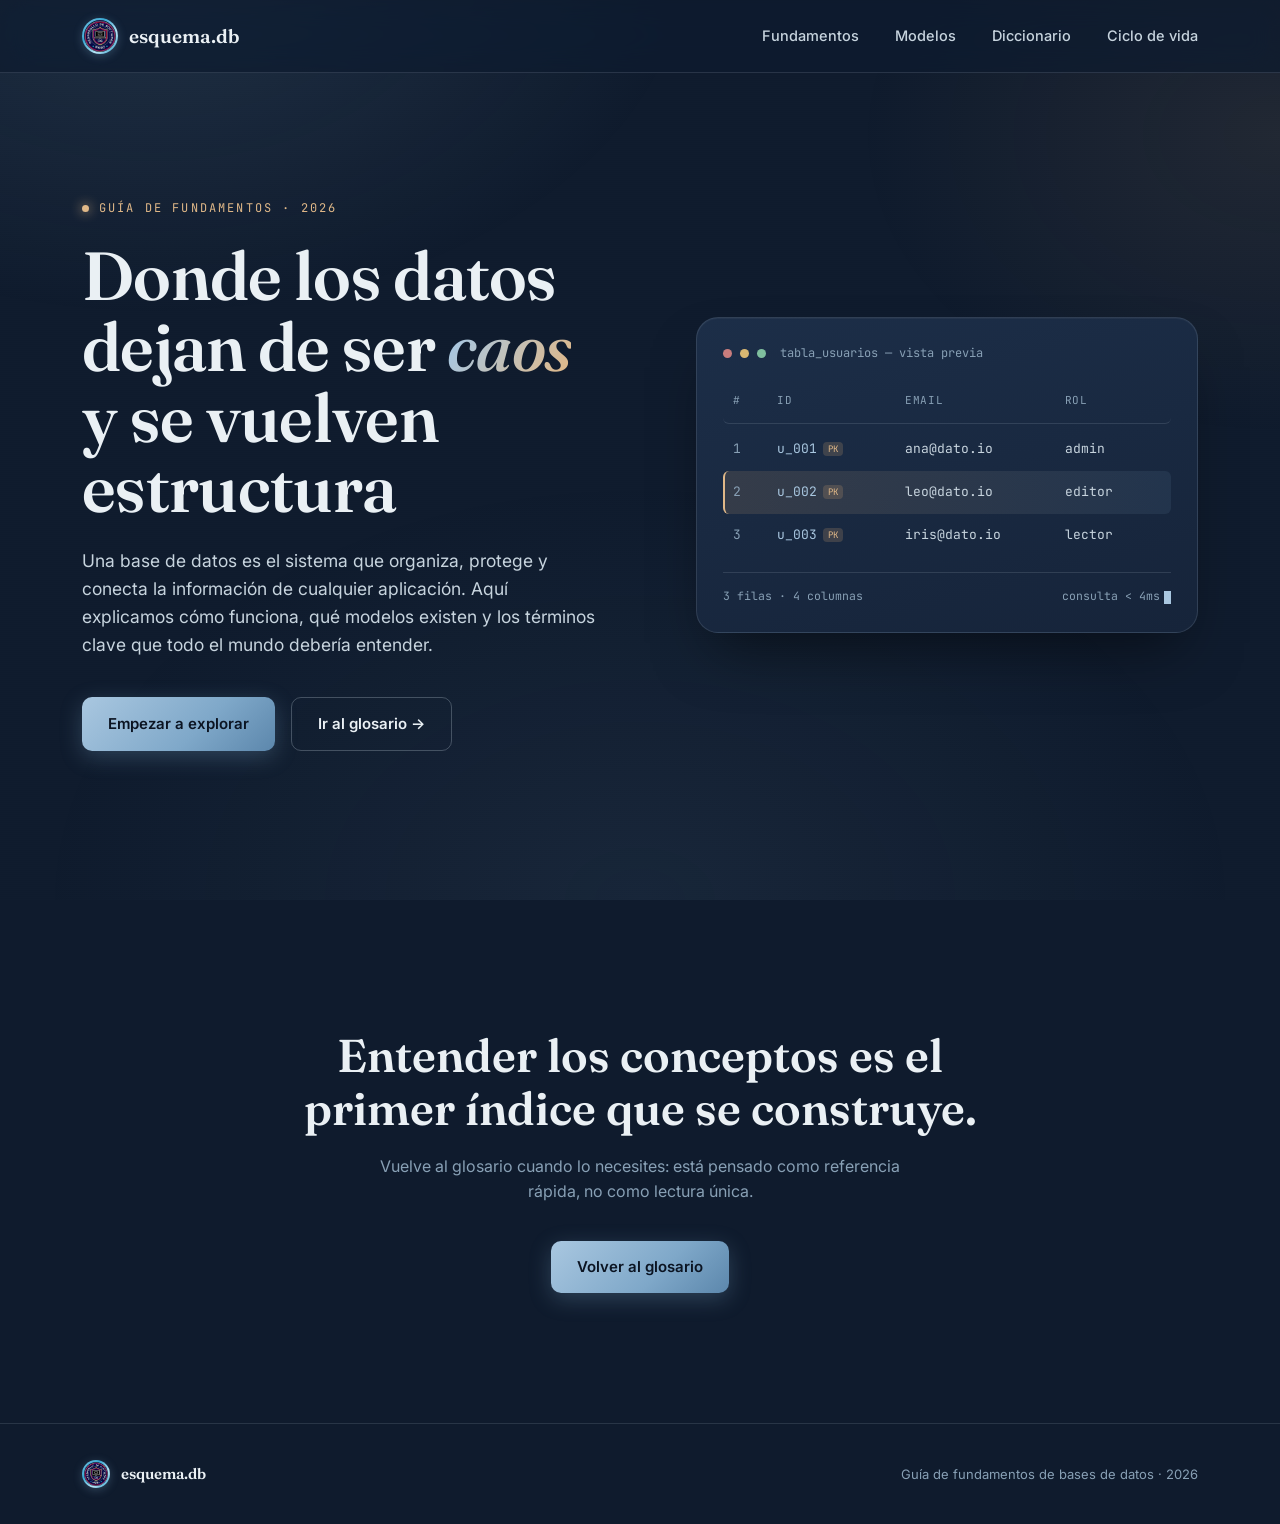
==== commit 459ddc66: "agregar logo" ====
--- a/index.html
+++ b/index.html
@@ -19,10 +19,12 @@
 <header>
 
 <nav>
-<a class="brand" href="index.html">
-<span class="brand-mark"></span>
-      esquema.db
-    </a>
+  <a class="brand" href="index.html">
+    <span class="brand-mark">
+      <img src="img/2DS.jpeg" alt="Logo DS INSIBO" class="brand-logo">
+    </span>
+    esquema.db
+  </a>
 <div class="nav-links">
 <a href="fundamentos.html">Fundamentos</a>
 <a href="modelos.html">Modelos</a>
@@ -91,11 +93,15 @@
 </main>
 
 <footer>
-<div class="wrap footer-inner">
-<span class="brand"><span class="brand-mark" style="width:22px;height:22px;"></span>esquema.db</span>
-<span>Guía de fundamentos de bases de datos · 2026</span>
-</div>
-
+  <div class="wrap footer-inner">
+    <span class="brand">
+      <span class="brand-mark">
+        <img src="img/2DS.jpeg" alt="Logo DS" class="brand-logo">
+      </span>
+      esquema.db
+    </span>
+    <span>Guía de fundamentos de bases de datos · 2026</span>
+  </div>
 </footer>
 
 <script src="script.js"></script>
--- a/styles.css
+++ b/styles.css
@@ -951,3 +951,79 @@
     padding:16px;
   }
 }
+
+/* =============================================================================
+   BRAND LOGO — Logo circular DS INSIBO
+   ============================================================================= */
+
+.brand-mark {
+  width:           36px;
+  height:          36px;
+  border-radius:   50%;
+  flex-shrink:     0;
+  position:        relative;
+  padding:         0;
+  background:      none;
+  border:          2px solid transparent;
+  background-clip: padding-box;
+  animation:       logo-glow 4s ease-in-out infinite alternate;
+}
+
+.brand-mark::before {
+  content:       "";
+  position:      absolute;
+  inset:         -2px;
+  border-radius: 50%;
+  background:    linear-gradient(135deg, #7EC8E3, #38A8D4, #B8E4F5, #2196C4);
+  z-index:       -1;
+  animation:     logo-ring-spin 6s linear infinite;
+}
+
+.brand-logo {
+  width:         100%;
+  height:        100%;
+  border-radius: 50%;
+  object-fit:    cover;
+  display:       block;
+  position:      relative;
+  z-index:       1;
+}
+
+@keyframes logo-glow {
+  0%   { box-shadow: 0 0 10px rgba(126,200,227,0.5), 0 0 22px rgba(126,200,227,0.25); }
+  100% { box-shadow: 0 0 18px rgba(33,150,196,0.6),  0 0 36px rgba(33,150,196,0.30); }
+}
+
+@keyframes logo-ring-spin {
+  from { transform: rotate(0deg); }
+  to   { transform: rotate(360deg); }
+}
+
+.footer-inner .brand-mark {
+  width:  28px;
+  height: 28px;
+}
+
+/* =============================================================================
+   CLOSING LOGO
+   ============================================================================= */
+
+.closing-logo {
+  display:         flex;
+  justify-content: center;
+  margin-bottom:   32px;
+}
+
+.closing-logo-img {
+  width:         88px;
+  height:        88px;
+  border-radius: 50%;
+  object-fit:    cover;
+  position:      relative;
+  box-shadow:
+    0 0 0 3px rgba(126,200,227,0.35),
+    0 0 0 6px rgba(33,150,196,0.15),
+    0 0 32px rgba(126,200,227,0.40),
+    0 0 60px rgba(33,150,196,0.22);
+  animation: logo-glow 4s ease-in-out infinite alternate;
+}
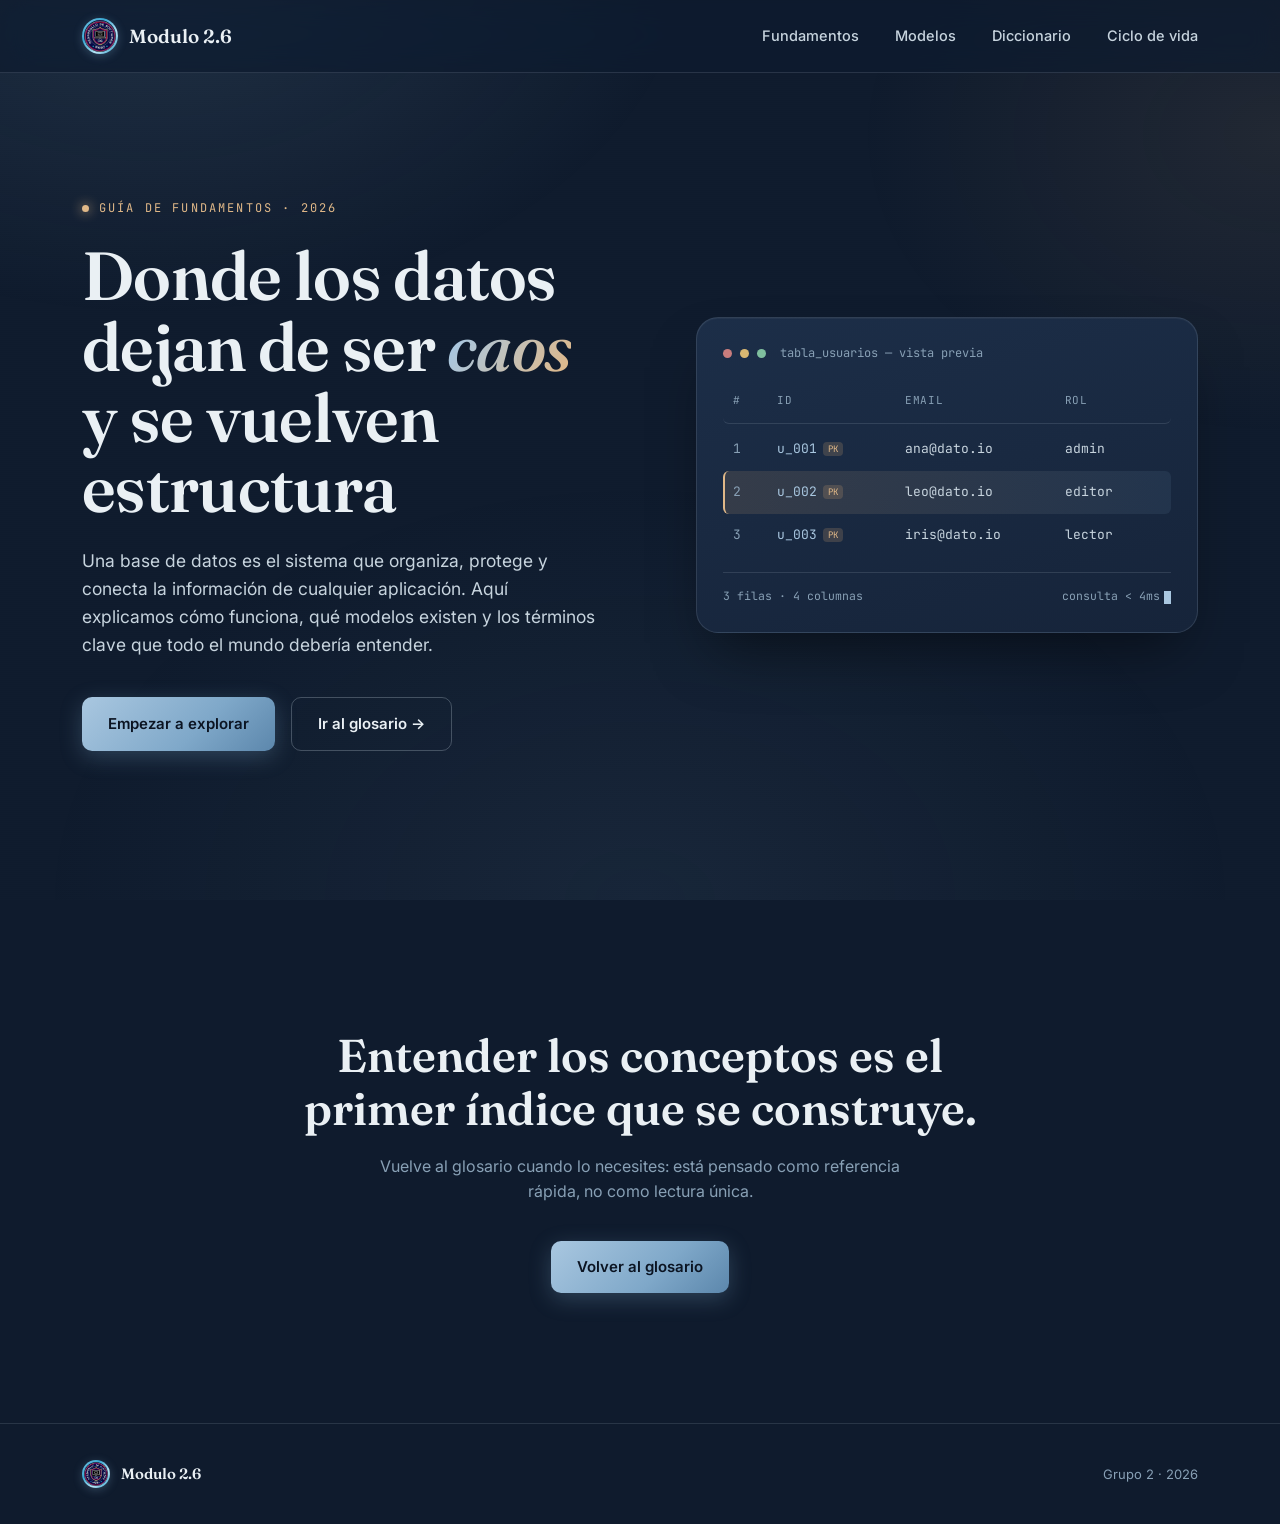
==== commit 4469e093: "subtitulos" ====
--- a/index.html
+++ b/index.html
@@ -23,7 +23,7 @@
     <span class="brand-mark">
       <img src="img/2DS.jpeg" alt="Logo DS INSIBO" class="brand-logo">
     </span>
-    esquema.db
+   Modulo 2.6
   </a>
 <div class="nav-links">
 <a href="fundamentos.html">Fundamentos</a>
@@ -98,9 +98,9 @@
       <span class="brand-mark">
         <img src="img/2DS.jpeg" alt="Logo DS" class="brand-logo">
       </span>
-      esquema.db
+      Modulo 2.6
     </span>
-    <span>Guía de fundamentos de bases de datos · 2026</span>
+    <span>Grupo 2 · 2026</span>
   </div>
 </footer>
 
